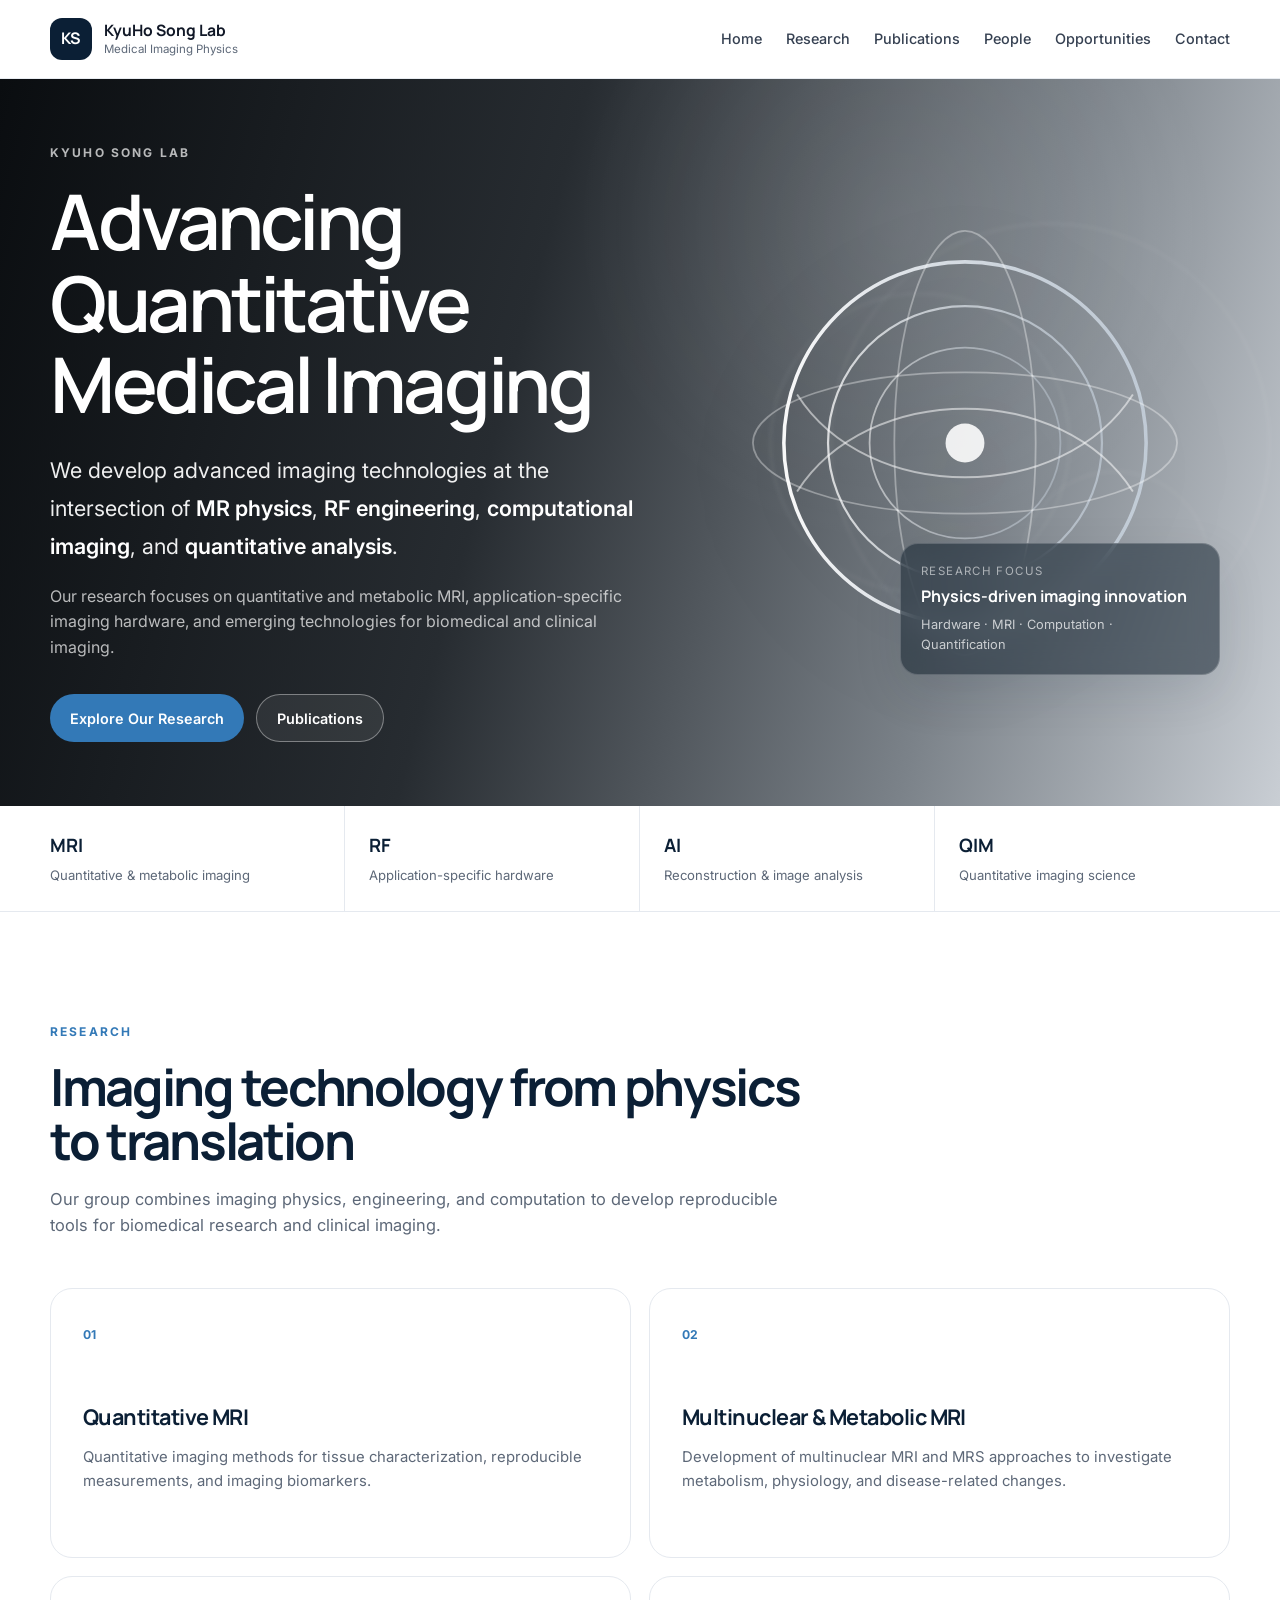
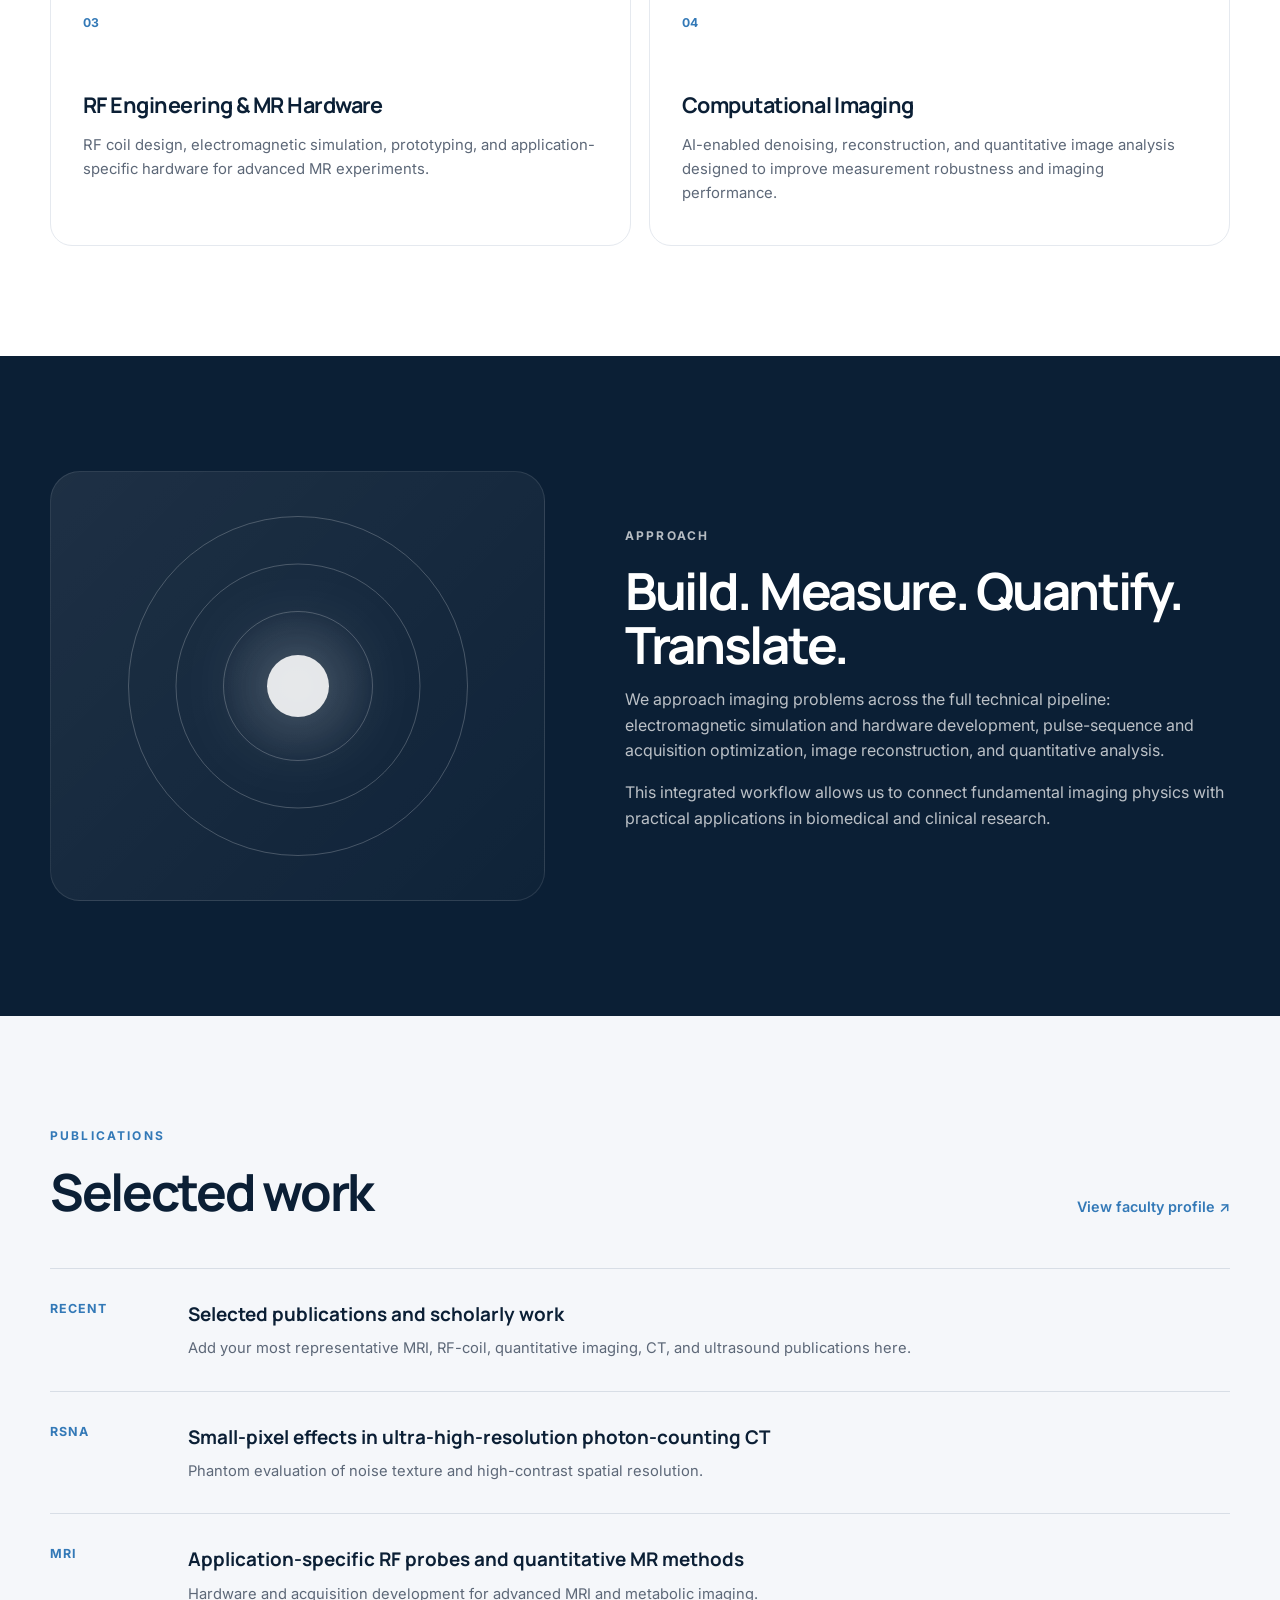
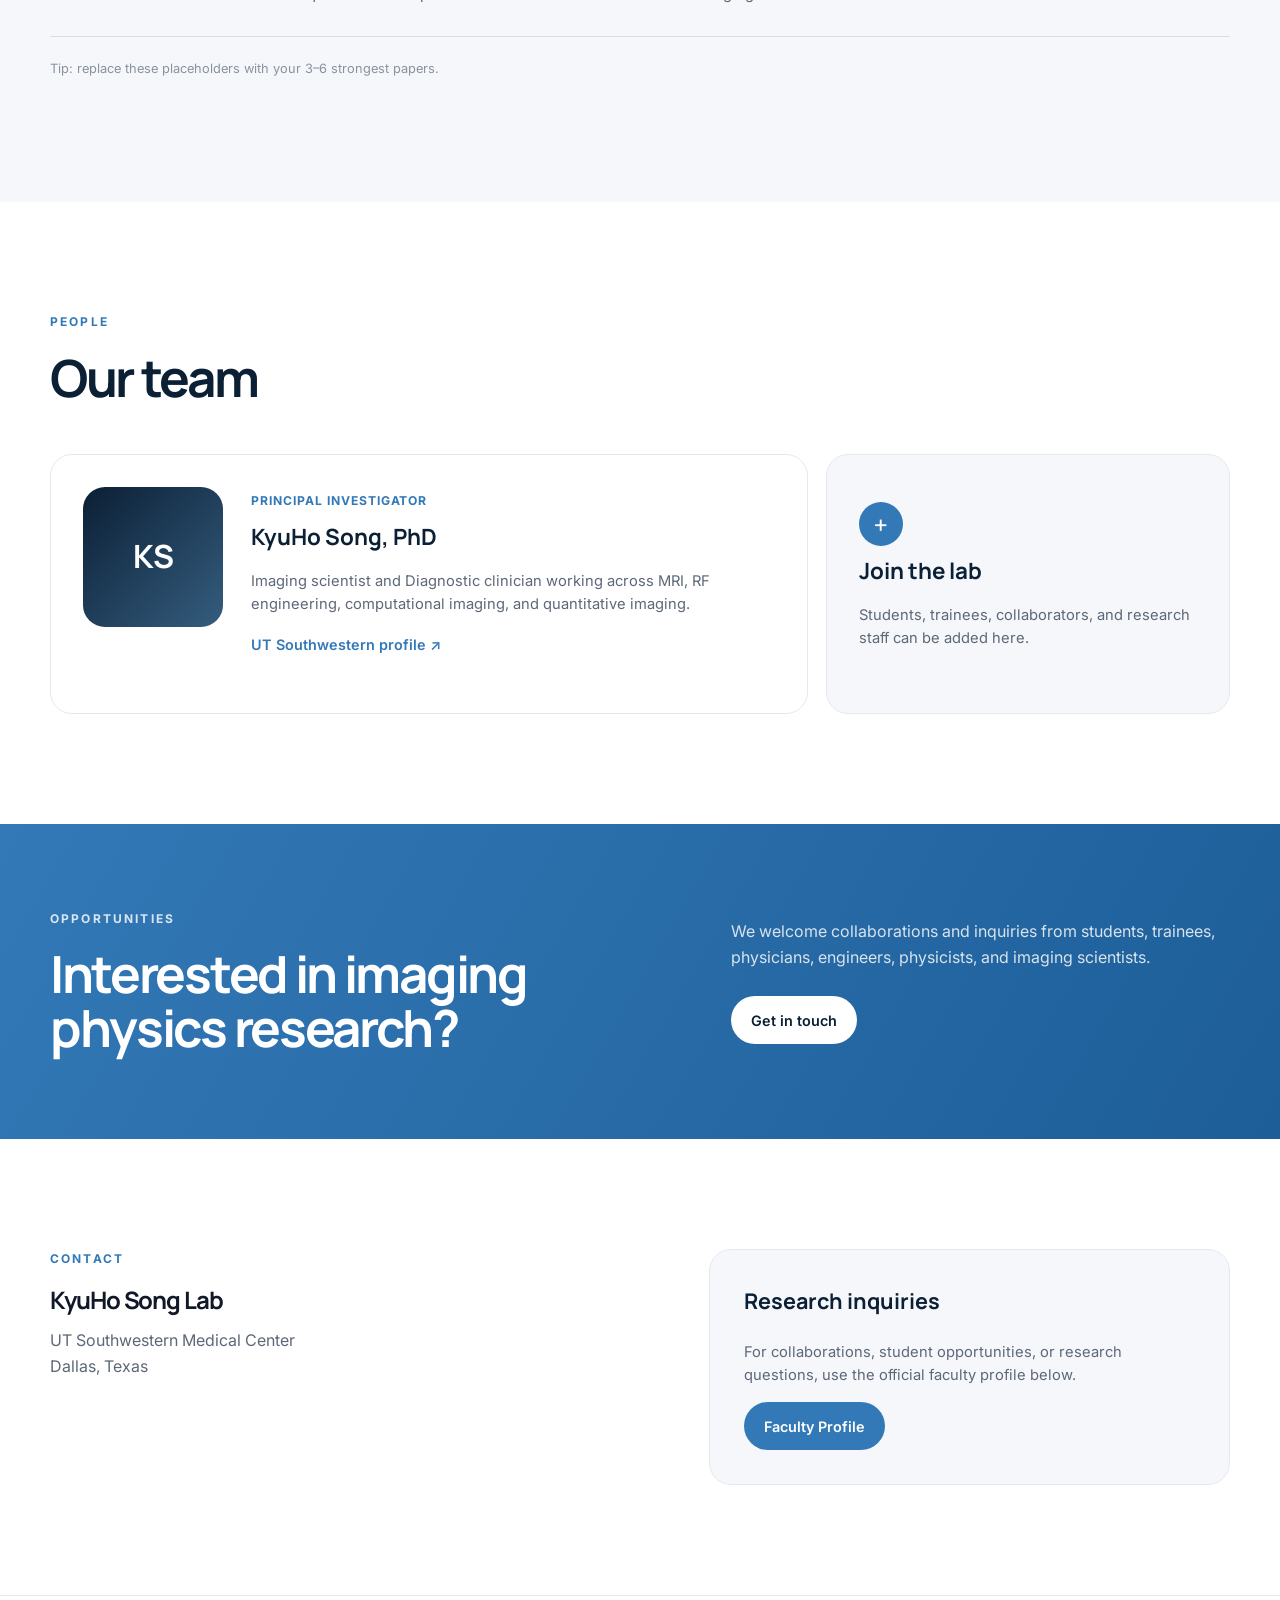
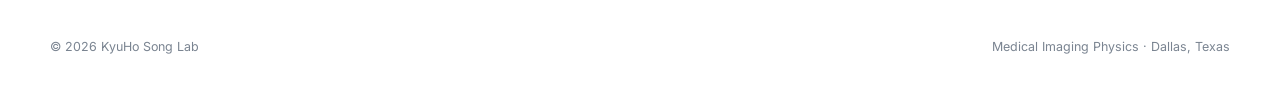
==== index.html @ 3d65a3da "Update index.html" ====
<!DOCTYPE html>
<html lang="en">
<head>
  <meta charset="UTF-8" />
  <meta name="viewport" content="width=device-width, initial-scale=1.0" />
  <meta name="description" content="KyuHo Song Lab — Quantitative medical imaging, MRI, RF engineering, computational imaging, and quantitative image analysis." />
  <title>KyuHo Song Lab</title>

  <link rel="preconnect" href="https://fonts.googleapis.com">
  <link rel="preconnect" href="https://fonts.gstatic.com" crossorigin>
  <link href="https://fonts.googleapis.com/css2?family=Inter:wght@400;500;600;700&family=Manrope:wght@500;600;700&display=swap" rel="stylesheet">
  <link rel="stylesheet" href="styles.css" />
</head>

<body>
  <header class="site-header">
    <div class="container nav-wrap">
      <a class="brand" href="#home" aria-label="KyuHo Song Lab home">
        <span class="brand-mark">KS</span>
        <span class="brand-text">
          <strong>KyuHo Song Lab</strong>
          <span>Medical Imaging Physics</span>
        </span>
      </a>

      <button class="menu-toggle" aria-label="Open navigation" aria-expanded="false">
        <span></span><span></span><span></span>
      </button>

      <nav class="site-nav" aria-label="Main navigation">
        <a href="#home">Home</a>
        <a href="#research">Research</a>
        <a href="#publications">Publications</a>
        <a href="#people">People</a>
        <a href="#opportunities">Opportunities</a>
        <a href="#contact">Contact</a>
      </nav>
    </div>
  </header>

  <main>
    <!-- HERO -->
    <section class="hero" id="home">
      <div class="hero-grid container">
        <div class="hero-copy">
          <p class="eyebrow">KyuHo Song Lab</p>
          <h1>Advancing Quantitative Medical Imaging</h1>
          <p class="hero-lead">
            We develop advanced imaging technologies at the intersection of
            <strong>MR physics</strong>, <strong>RF engineering</strong>,
            <strong>computational imaging</strong>, and
            <strong>quantitative analysis</strong>.
          </p>
          <p class="hero-sub">
            Our research focuses on quantitative and metabolic MRI,
            application-specific imaging hardware, and emerging technologies
            for biomedical and clinical imaging.
          </p>

          <div class="hero-actions">
            <a class="btn btn-primary" href="#research">Explore Our Research</a>
            <a class="btn btn-secondary" href="#publications">Publications</a>
          </div>
        </div>

        <div class="hero-art" aria-hidden="true">
          <div class="field field-a"></div>
          <div class="field field-b"></div>
          <div class="field field-c"></div>

          <svg class="coil-svg" viewBox="0 0 600 600" role="img" aria-label="Abstract RF coil and magnetic field illustration">
            <defs>
              <linearGradient id="coilGradient" x1="0" x2="1">
                <stop offset="0%" stop-color="#ffffff" stop-opacity="0.96"/>
                <stop offset="100%" stop-color="#dbe8f6" stop-opacity="0.60"/>
              </linearGradient>
            </defs>
            <circle cx="300" cy="300" r="205" fill="none" stroke="url(#coilGradient)" stroke-width="4"/>
            <circle cx="300" cy="300" r="155" fill="none" stroke="url(#coilGradient)" stroke-width="2.5" opacity=".78"/>
            <circle cx="300" cy="300" r="108" fill="none" stroke="url(#coilGradient)" stroke-width="2" opacity=".55"/>
            <ellipse cx="300" cy="300" rx="240" ry="80" fill="none" stroke="#ffffff" stroke-width="2" opacity=".35"/>
            <ellipse cx="300" cy="300" rx="80" ry="240" fill="none" stroke="#ffffff" stroke-width="2" opacity=".35"/>
            <path d="M110 355 C190 230, 410 230, 490 355" fill="none" stroke="#ffffff" stroke-width="2.2" opacity=".52"/>
            <path d="M110 245 C190 370, 410 370, 490 245" fill="none" stroke="#ffffff" stroke-width="2.2" opacity=".52"/>
            <circle cx="300" cy="300" r="22" fill="#ffffff" opacity=".88"/>
          </svg>

          <div class="hero-card">
            <span class="hero-card-label">Research focus</span>
            <strong>Physics-driven imaging innovation</strong>
            <span>Hardware · MRI · Computation · Quantification</span>
          </div>
        </div>
      </div>
    </section>

    <!-- INTRO STRIP -->
    <section class="intro-strip">
      <div class="container intro-grid">
        <div>
          <span class="stat">MRI</span>
          <p>Quantitative & metabolic imaging</p>
        </div>
        <div>
          <span class="stat">RF</span>
          <p>Application-specific hardware</p>
        </div>
        <div>
          <span class="stat">AI</span>
          <p>Reconstruction & image analysis</p>
        </div>
        <div>
          <span class="stat">QIM</span>
          <p>Quantitative imaging science</p>
        </div>
      </div>
    </section>

    <!-- RESEARCH -->
    <section class="section" id="research">
      <div class="container">
        <div class="section-heading">
          <p class="eyebrow dark">Research</p>
          <h2>Imaging technology from physics to translation</h2>
          <p>
            Our group combines imaging physics, engineering, and computation
            to develop reproducible tools for biomedical research and clinical imaging.
          </p>
        </div>

        <div class="research-grid">
          <article class="research-card">
            <span class="card-number">01</span>
            <h3>Quantitative MRI</h3>
            <p>
              Quantitative imaging methods for tissue characterization,
              reproducible measurements, and imaging biomarkers.
            </p>
          </article>

          <article class="research-card">
            <span class="card-number">02</span>
            <h3>Multinuclear & Metabolic MRI</h3>
            <p>
              Development of multinuclear MRI and MRS approaches to investigate
              metabolism, physiology, and disease-related changes.
            </p>
          </article>

          <article class="research-card">
            <span class="card-number">03</span>
            <h3>RF Engineering & MR Hardware</h3>
            <p>
              RF coil design, electromagnetic simulation, prototyping, and
              application-specific hardware for advanced MR experiments.
            </p>
          </article>

          <article class="research-card">
            <span class="card-number">04</span>
            <h3>Computational Imaging</h3>
            <p>
              AI-enabled denoising, reconstruction, and quantitative image analysis
              designed to improve measurement robustness and imaging performance.
            </p>
          </article>
        </div>
      </div>
    </section>

    <!-- FEATURE -->
    <section class="feature-section">
      <div class="container feature-grid">
        <div class="feature-visual" aria-hidden="true">
          <div class="scan scan-1"></div>
          <div class="scan scan-2"></div>
          <div class="scan scan-3"></div>
          <div class="scan-center"></div>
        </div>

        <div class="feature-copy">
          <p class="eyebrow">Approach</p>
          <h2>Build. Measure. Quantify. Translate.</h2>
          <p>
            We approach imaging problems across the full technical pipeline:
            electromagnetic simulation and hardware development, pulse-sequence
            and acquisition optimization, image reconstruction, and quantitative analysis.
          </p>
          <p>
            This integrated workflow allows us to connect fundamental imaging physics
            with practical applications in biomedical and clinical research.
          </p>
        </div>
      </div>
    </section>

    <!-- PUBLICATIONS -->
    <section class="section section-muted" id="publications">
      <div class="container">
        <div class="section-heading row-heading">
          <div>
            <p class="eyebrow dark">Publications</p>
            <h2>Selected work</h2>
          </div>
          <a class="text-link" href="https://profiles.utsouthwestern.edu/profile/231959/kyuho-song.html" target="_blank" rel="noopener">
            View faculty profile ↗
          </a>
        </div>

        <div class="publication-list">
          <article class="publication-item">
            <div class="pub-year">Recent</div>
            <div>
              <h3>Selected publications and scholarly work</h3>
              <p>
                Add your most representative MRI, RF-coil, quantitative imaging,
                CT, and ultrasound publications here.
              </p>
            </div>
          </article>

          <article class="publication-item">
            <div class="pub-year">RSNA</div>
            <div>
              <h3>Small-pixel effects in ultra-high-resolution photon-counting CT</h3>
              <p>
                Phantom evaluation of noise texture and high-contrast spatial resolution.
              </p>
            </div>
          </article>

          <article class="publication-item">
            <div class="pub-year">MRI</div>
            <div>
              <h3>Application-specific RF probes and quantitative MR methods</h3>
              <p>
                Hardware and acquisition development for advanced MRI and metabolic imaging.
              </p>
            </div>
          </article>
        </div>

        <p class="edit-note">
          Tip: replace these placeholders with your 3–6 strongest papers.
        </p>
      </div>
    </section>

    <!-- PEOPLE -->
    <section class="section" id="people">
      <div class="container">
        <div class="section-heading">
          <p class="eyebrow dark">People</p>
          <h2>Our team</h2>
        </div>

        <div class="people-grid">
          <article class="person-card person-card-lead">
            <div class="person-avatar">KS</div>
            <div>
              <span class="person-role">Principal Investigator</span>
              <h3>KyuHo Song, PhD</h3>
              <p>
               Imaging scientist and Diagnostic clinician working across MRI,
                RF engineering, computational imaging, and quantitative imaging.
              </p>
              <a class="text-link" href="https://profiles.utsouthwestern.edu/profile/231959/kyuho-song.html" target="_blank" rel="noopener">
                UT Southwestern profile ↗
              </a>
            </div>
          </article>

          <article class="person-card placeholder-card">
            <div class="plus">+</div>
            <h3>Join the lab</h3>
            <p>
              Students, trainees, collaborators, and research staff can be added here.
            </p>
          </article>
        </div>
      </div>
    </section>

    <!-- OPPORTUNITIES -->
    <section class="opportunities" id="opportunities">
      <div class="container opportunities-inner">
        <div>
          <p class="eyebrow">Opportunities</p>
          <h2>Interested in imaging physics research?</h2>
        </div>
        <div>
          <p>
            We welcome collaborations and inquiries from students, trainees,
            physicians, engineers, physicists, and imaging scientists.
          </p>
          <a class="btn btn-light" href="#contact">Get in touch</a>
        </div>
      </div>
    </section>

    <!-- CONTACT -->
    <section class="section" id="contact">
      <div class="container contact-grid">
        <div>
          <p class="eyebrow dark">Contact</p>
          <h2>KyuHo Song Lab</h2>
          <p class="contact-copy">
            UT Southwestern Medical Center<br />
            Dallas, Texas
          </p>
        </div>

        <div class="contact-card">
          <h3>Research inquiries</h3>
          <p>
            For collaborations, student opportunities, or research questions,
            use the official faculty profile below.
          </p>
          <a class="btn btn-primary" href="https://profiles.utsouthwestern.edu/profile/231959/kyuho-song.html" target="_blank" rel="noopener">
            Faculty Profile
          </a>
        </div>
      </div>
    </section>
  </main>

  <footer class="site-footer">
    <div class="container footer-wrap">
      <p>© <span id="year"></span> KyuHo Song Lab</p>
      <p>Medical Imaging Physics · Dallas, Texas</p>
    </div>
  </footer>

  <script src="script.js"></script>
</body>
</html>
---- styles.css ----
:root {
  --bg: #ffffff;
  --ink: #111827;
  --muted: #5d6878;
  --line: #e5e9ef;
  --soft: #f5f7fa;
  --navy: #0b1f35;
  --navy-2: #123352;
  --blue: #3379b7;
  --hero-gray: #c9ced4;
  --radius: 22px;
  --shadow: 0 18px 50px rgba(10, 30, 50, 0.10);
  --max: 1180px;
}

* {
  box-sizing: border-box;
}

html {
  scroll-behavior: smooth;
}

body {
  margin: 0;
  background: var(--bg);
  color: var(--ink);
  font-family: "Inter", Arial, sans-serif;
  line-height: 1.6;
  -webkit-font-smoothing: antialiased;
}

a {
  color: inherit;
  text-decoration: none;
}

img,
svg {
  display: block;
  max-width: 100%;
}

.container {
  width: min(calc(100% - 40px), var(--max));
  margin: 0 auto;
}

/* Header */
.site-header {
  position: sticky;
  top: 0;
  z-index: 100;
  background: rgba(255, 255, 255, 0.92);
  backdrop-filter: blur(16px);
  border-bottom: 1px solid rgba(229, 233, 239, 0.86);
}

.nav-wrap {
  min-height: 78px;
  display: flex;
  align-items: center;
  justify-content: space-between;
  gap: 32px;
}

.brand {
  display: flex;
  align-items: center;
  gap: 12px;
}

.brand-mark {
  width: 42px;
  height: 42px;
  display: grid;
  place-items: center;
  border-radius: 12px;
  color: white;
  background: var(--navy);
  font-family: "Manrope", sans-serif;
  font-weight: 700;
  letter-spacing: -0.04em;
}

.brand-text {
  display: grid;
  line-height: 1.15;
}

.brand-text strong {
  font-family: "Manrope", sans-serif;
  font-size: 0.98rem;
}

.brand-text span {
  margin-top: 4px;
  color: var(--muted);
  font-size: 0.72rem;
}

.site-nav {
  display: flex;
  align-items: center;
  gap: 24px;
  font-size: 0.9rem;
  font-weight: 500;
}

.site-nav a {
  color: #364152;
  transition: color 0.2s ease;
}

.site-nav a:hover {
  color: var(--blue);
}

.menu-toggle {
  display: none;
  padding: 6px;
  background: transparent;
  border: 0;
  cursor: pointer;
}

.menu-toggle span {
  display: block;
  width: 24px;
  height: 2px;
  margin: 5px 0;
  background: var(--ink);
}

/* Hero */
.hero {
  overflow: hidden;
  color: white;
  background:
    radial-gradient(circle at 70% 20%, rgba(255,255,255,.08), transparent 30%),
    linear-gradient(105deg, #0a0d10 0%, #272c31 40%, #7b8289 74%, #c9ced4 100%);
}

.hero-grid {
  min-height: 650px;
  display: grid;
  grid-template-columns: 1.06fr 0.94fr;
  align-items: center;
  gap: 52px;
  padding-top: 64px;
  padding-bottom: 64px;
}

.hero-copy {
  position: relative;
  z-index: 2;
  max-width: 720px;
}

.eyebrow {
  margin: 0 0 18px;
  color: rgba(255,255,255,.70);
  font-size: 0.75rem;
  font-weight: 700;
  letter-spacing: .18em;
  text-transform: uppercase;
}

.eyebrow.dark {
  color: var(--blue);
}

.hero h1,
.section h2,
.feature-section h2,
.opportunities h2 {
  margin: 0;
  font-family: "Manrope", sans-serif;
  letter-spacing: -0.045em;
  line-height: 1.06;
}

.hero h1 {
  max-width: 720px;
  font-size: clamp(3.15rem, 6vw, 5.4rem);
  font-weight: 600;
}

.hero-lead {
  max-width: 720px;
  margin: 28px 0 0;
  color: rgba(255,255,255,.93);
  font-size: clamp(1.05rem, 1.8vw, 1.35rem);
  line-height: 1.75;
}

.hero-lead strong {
  color: white;
  font-weight: 600;
}

.hero-sub {
  max-width: 660px;
  margin: 18px 0 0;
  color: rgba(255,255,255,.70);
  font-size: 1rem;
}

.hero-actions {
  display: flex;
  flex-wrap: wrap;
  gap: 12px;
  margin-top: 34px;
}

.btn {
  min-height: 48px;
  display: inline-flex;
  align-items: center;
  justify-content: center;
  padding: 0 20px;
  border-radius: 999px;
  font-size: 0.9rem;
  font-weight: 600;
  transition: transform .2s ease, background .2s ease, border-color .2s ease;
}

.btn:hover {
  transform: translateY(-2px);
}

.btn-primary {
  color: white;
  background: var(--blue);
}

.btn-primary:hover {
  background: #286aa6;
}

.btn-secondary {
  color: white;
  border: 1px solid rgba(255,255,255,.38);
  background: rgba(255,255,255,.07);
}

.btn-secondary:hover {
  background: rgba(255,255,255,.13);
}

.btn-light {
  color: var(--navy);
  background: white;
}

.hero-art {
  position: relative;
  min-height: 520px;
}

.coil-svg {
  position: absolute;
  inset: 50% auto auto 50%;
  width: min(540px, 105%);
  transform: translate(-50%, -50%);
  filter: drop-shadow(0 26px 45px rgba(0,0,0,.25));
}

.field {
  position: absolute;
  border-radius: 50%;
  filter: blur(2px);
  border: 1px solid rgba(255,255,255,.18);
}

.field-a {
  width: 440px;
  height: 440px;
  top: 40px;
  right: -40px;
}

.field-b {
  width: 300px;
  height: 300px;
  top: 110px;
  left: 70px;
}

.field-c {
  width: 190px;
  height: 190px;
  bottom: 42px;
  right: 20px;
}

.hero-card {
  position: absolute;
  right: 10px;
  bottom: 28px;
  width: min(320px, 86%);
  padding: 18px 20px;
  border: 1px solid rgba(255,255,255,.18);
  border-radius: 18px;
  background: rgba(12, 27, 42, .52);
  backdrop-filter: blur(14px);
  box-shadow: var(--shadow);
}

.hero-card span,
.hero-card strong {
  display: block;
}

.hero-card-label {
  margin-bottom: 4px;
  color: rgba(255,255,255,.56);
  font-size: .72rem;
  text-transform: uppercase;
  letter-spacing: .12em;
}

.hero-card strong {
  font-family: "Manrope", sans-serif;
  font-size: 1rem;
}

.hero-card span:last-child {
  margin-top: 5px;
  color: rgba(255,255,255,.72);
  font-size: .8rem;
}

/* Intro */
.intro-strip {
  border-bottom: 1px solid var(--line);
  background: white;
}

.intro-grid {
  display: grid;
  grid-template-columns: repeat(4, 1fr);
}

.intro-grid > div {
  padding: 25px 24px;
  border-right: 1px solid var(--line);
}

.intro-grid > div:first-child {
  padding-left: 0;
}

.intro-grid > div:last-child {
  border-right: 0;
}

.stat {
  font-family: "Manrope", sans-serif;
  font-size: 1.15rem;
  font-weight: 700;
  color: var(--navy);
}

.intro-grid p {
  margin: 4px 0 0;
  color: var(--muted);
  font-size: .82rem;
}

/* Generic sections */
.section {
  padding: 110px 0;
}

.section-muted {
  background: var(--soft);
}

.section-heading {
  max-width: 760px;
  margin-bottom: 50px;
}

.section-heading h2,
.feature-section h2,
.opportunities h2 {
  font-size: clamp(2.2rem, 4vw, 3.4rem);
  color: var(--navy);
}

.section-heading > p:last-child {
  margin: 18px 0 0;
  color: var(--muted);
  font-size: 1.03rem;
}

.row-heading {
  max-width: none;
  display: flex;
  align-items: end;
  justify-content: space-between;
  gap: 30px;
}

.text-link {
  color: var(--blue);
  font-size: .9rem;
  font-weight: 600;
}

/* Research */
.research-grid {
  display: grid;
  grid-template-columns: repeat(2, 1fr);
  gap: 18px;
}

.research-card {
  min-height: 270px;
  padding: 32px;
  border: 1px solid var(--line);
  border-radius: var(--radius);
  background: white;
  transition: transform .2s ease, box-shadow .2s ease, border-color .2s ease;
}

.research-card:hover {
  transform: translateY(-4px);
  border-color: #cbd5df;
  box-shadow: var(--shadow);
}

.card-number {
  display: inline-block;
  margin-bottom: 55px;
  color: var(--blue);
  font-size: .76rem;
  font-weight: 700;
}

.research-card h3 {
  margin: 0;
  font-family: "Manrope", sans-serif;
  color: var(--navy);
  font-size: 1.35rem;
  letter-spacing: -.025em;
}

.research-card p {
  margin: 12px 0 0;
  color: var(--muted);
  font-size: .93rem;
}

/* Feature */
.feature-section {
  padding: 115px 0;
  color: white;
  background: var(--navy);
}

.feature-grid {
  display: grid;
  grid-template-columns: .9fr 1.1fr;
  align-items: center;
  gap: 80px;
}

.feature-copy h2 {
  color: white;
}

.feature-copy > p:not(.eyebrow) {
  color: rgba(255,255,255,.72);
  font-size: 1rem;
}

.feature-visual {
  position: relative;
  min-height: 430px;
  border-radius: 30px;
  background:
    radial-gradient(circle at center, rgba(255,255,255,.12), transparent 24%),
    linear-gradient(135deg, rgba(255,255,255,.08), rgba(255,255,255,.02));
  overflow: hidden;
  border: 1px solid rgba(255,255,255,.10);
}

.scan,
.scan-center {
  position: absolute;
  left: 50%;
  top: 50%;
  border-radius: 50%;
  transform: translate(-50%, -50%);
  border: 1px solid rgba(255,255,255,.22);
}

.scan-1 { width: 340px; height: 340px; }
.scan-2 { width: 245px; height: 245px; }
.scan-3 { width: 150px; height: 150px; }

.scan-center {
  width: 62px;
  height: 62px;
  border: 0;
  background: rgba(255,255,255,.88);
  box-shadow: 0 0 90px rgba(255,255,255,.42);
}

/* Publications */
.publication-list {
  border-top: 1px solid #d8dee6;
}

.publication-item {
  display: grid;
  grid-template-columns: 110px 1fr;
  gap: 28px;
  padding: 30px 0;
  border-bottom: 1px solid #d8dee6;
}

.pub-year {
  color: var(--blue);
  font-size: .78rem;
  font-weight: 700;
  text-transform: uppercase;
  letter-spacing: .08em;
}

.publication-item h3 {
  margin: 0;
  font-family: "Manrope", sans-serif;
  color: var(--navy);
  font-size: 1.18rem;
}

.publication-item p {
  margin: 8px 0 0;
  color: var(--muted);
  font-size: .92rem;
}

.edit-note {
  margin-top: 22px;
  color: #8993a0;
  font-size: .8rem;
}

/* People */
.people-grid {
  display: grid;
  grid-template-columns: 1.5fr .8fr;
  gap: 18px;
}

.person-card {
  border: 1px solid var(--line);
  border-radius: var(--radius);
  background: white;
}

.person-card-lead {
  display: grid;
  grid-template-columns: 140px 1fr;
  gap: 28px;
  padding: 32px;
}

.person-avatar {
  width: 140px;
  height: 140px;
  display: grid;
  place-items: center;
  border-radius: 22px;
  color: white;
  background: linear-gradient(135deg, var(--navy), #355d7e);
  font-family: "Manrope", sans-serif;
  font-size: 2rem;
  font-weight: 700;
}

.person-role {
  color: var(--blue);
  font-size: .76rem;
  font-weight: 700;
  text-transform: uppercase;
  letter-spacing: .08em;
}

.person-card h3 {
  margin: 7px 0 0;
  font-family: "Manrope", sans-serif;
  color: var(--navy);
  font-size: 1.4rem;
}

.person-card p {
  color: var(--muted);
  font-size: .92rem;
}

.placeholder-card {
  min-height: 260px;
  display: flex;
  flex-direction: column;
  justify-content: center;
  padding: 32px;
  background: var(--soft);
}

.plus {
  width: 44px;
  height: 44px;
  display: grid;
  place-items: center;
  border-radius: 50%;
  color: white;
  background: var(--blue);
  font-size: 1.5rem;
}

/* Opportunities */
.opportunities {
  padding: 85px 0;
  color: white;
  background: linear-gradient(120deg, var(--blue), #1d5e98);
}

.opportunities-inner {
  display: grid;
  grid-template-columns: 1.1fr .9fr;
  align-items: center;
  gap: 70px;
}

.opportunities h2 {
  color: white;
  font-size: clamp(2.2rem, 4vw, 3.2rem);
}

.opportunities p {
  margin-top: 0;
  color: rgba(255,255,255,.82);
}

.opportunities .btn {
  margin-top: 10px;
}

/* Contact */
.contact-grid {
  display: grid;
  grid-template-columns: 1fr .9fr;
  gap: 80px;
  align-items: start;
}

.contact-copy {
  color: var(--muted);
}

.contact-card {
  padding: 34px;
  border: 1px solid var(--line);
  border-radius: var(--radius);
  background: var(--soft);
}

.contact-card h3 {
  margin-top: 0;
  font-family: "Manrope", sans-serif;
  color: var(--navy);
  font-size: 1.35rem;
}

.contact-card p {
  color: var(--muted);
  font-size: .92rem;
}

/* Footer */
.site-footer {
  padding: 28px 0;
  border-top: 1px solid var(--line);
  background: white;
}

.footer-wrap {
  display: flex;
  justify-content: space-between;
  gap: 20px;
  color: #7a8491;
  font-size: .78rem;
}

/* Responsive */
@media (max-width: 940px) {
  .menu-toggle {
    display: block;
  }

  .site-nav {
    position: absolute;
    top: 78px;
    left: 0;
    right: 0;
    display: none;
    flex-direction: column;
    align-items: stretch;
    gap: 0;
    padding: 14px 20px 20px;
    background: white;
    border-bottom: 1px solid var(--line);
  }

  .site-nav.open {
    display: flex;
  }

  .site-nav a {
    padding: 12px 0;
  }

  .hero-grid,
  .feature-grid,
  .opportunities-inner,
  .contact-grid {
    grid-template-columns: 1fr;
  }

  .hero-grid {
    min-height: auto;
    gap: 10px;
    padding-top: 85px;
  }

  .hero-art {
    min-height: 430px;
  }

  .feature-grid {
    gap: 44px;
  }

  .people-grid {
    grid-template-columns: 1fr;
  }
}

@media (max-width: 720px) {
  .container {
    width: min(calc(100% - 28px), var(--max));
  }

  .brand-text span {
    display: none;
  }

  .hero h1 {
    font-size: clamp(2.7rem, 13vw, 4.1rem);
  }

  .hero-lead {
    font-size: 1rem;
  }

  .hero-art {
    min-height: 360px;
  }

  .hero-card {
    right: 0;
  }

  .intro-grid {
    grid-template-columns: repeat(2, 1fr);
  }

  .intro-grid > div {
    border-bottom: 1px solid var(--line);
  }

  .intro-grid > div:nth-child(2) {
    border-right: 0;
  }

  .intro-grid > div:first-child {
    padding-left: 24px;
  }

  .research-grid {
    grid-template-columns: 1fr;
  }

  .section {
    padding: 82px 0;
  }

  .row-heading {
    align-items: start;
    flex-direction: column;
  }

  .publication-item {
    grid-template-columns: 1fr;
    gap: 8px;
  }

  .person-card-lead {
    grid-template-columns: 1fr;
  }

  .person-avatar {
    width: 110px;
    height: 110px;
  }

  .footer-wrap {
    flex-direction: column;
    gap: 5px;
  }
}
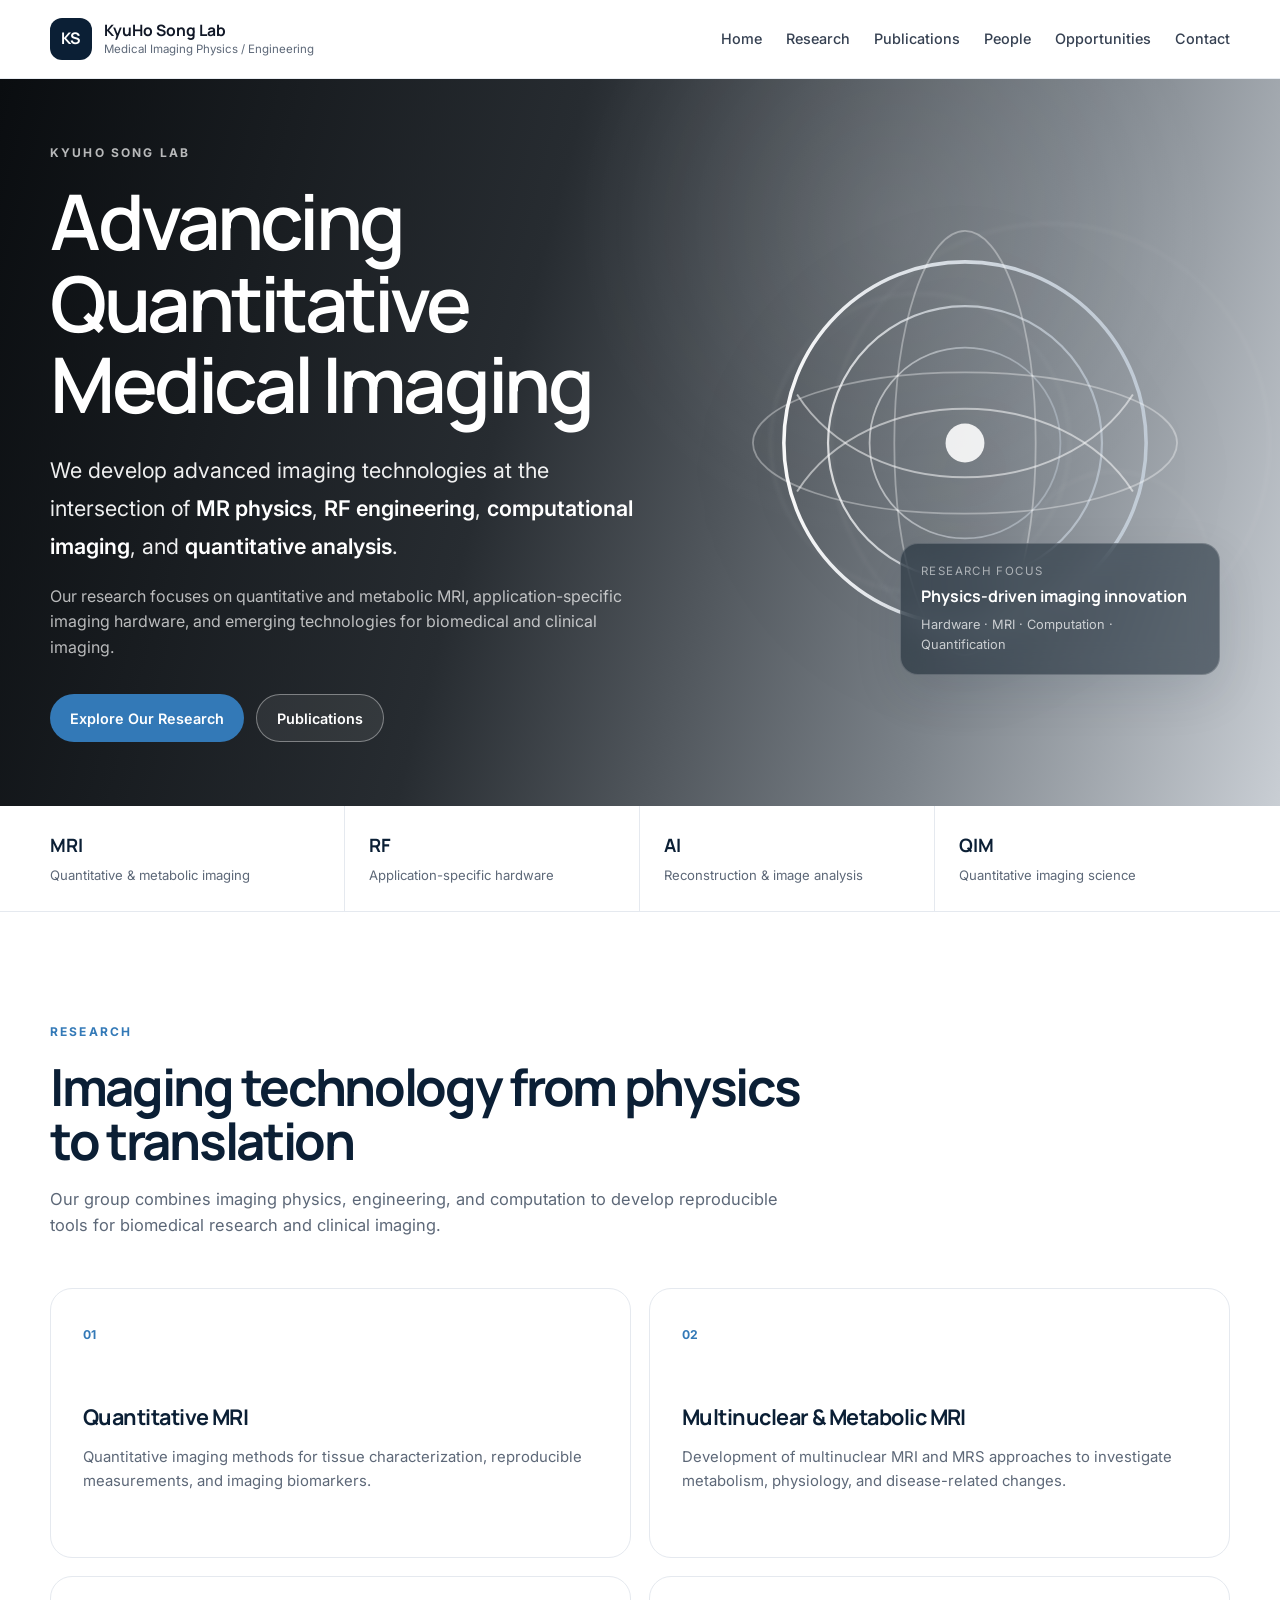
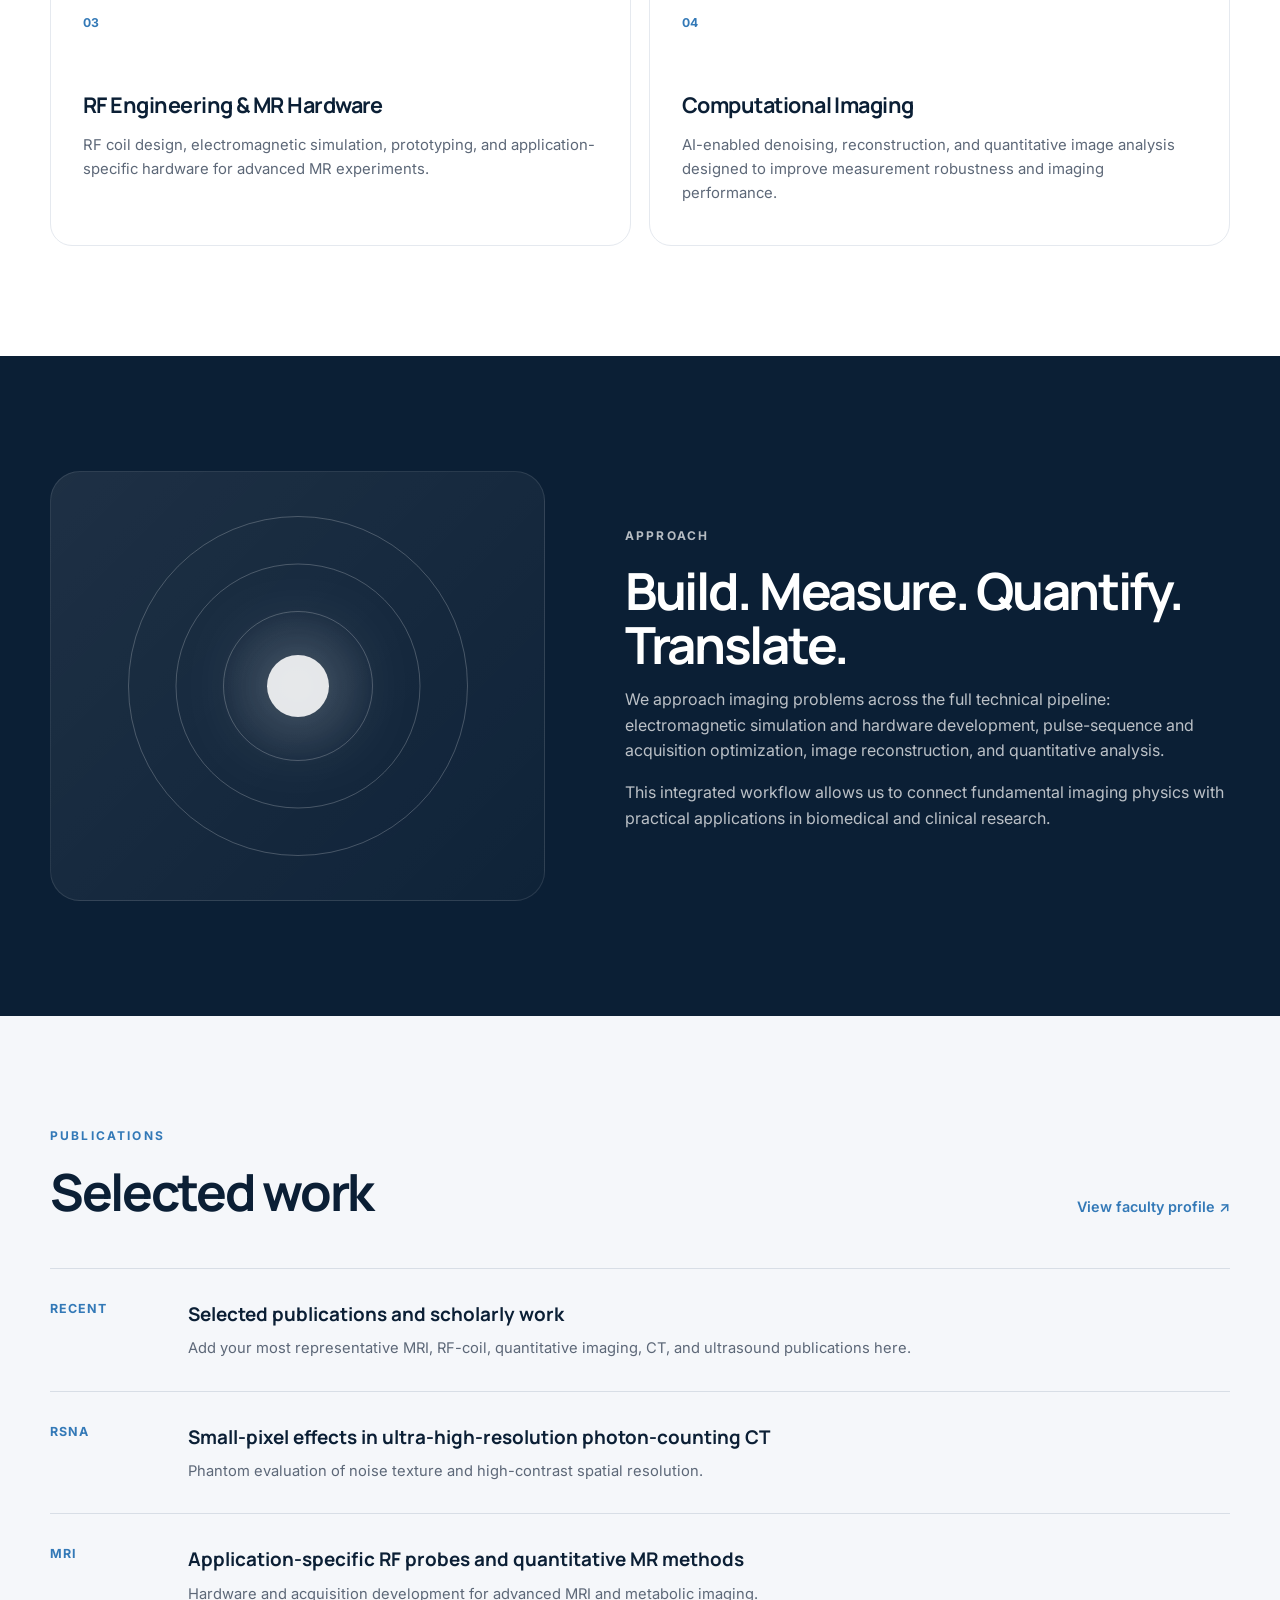
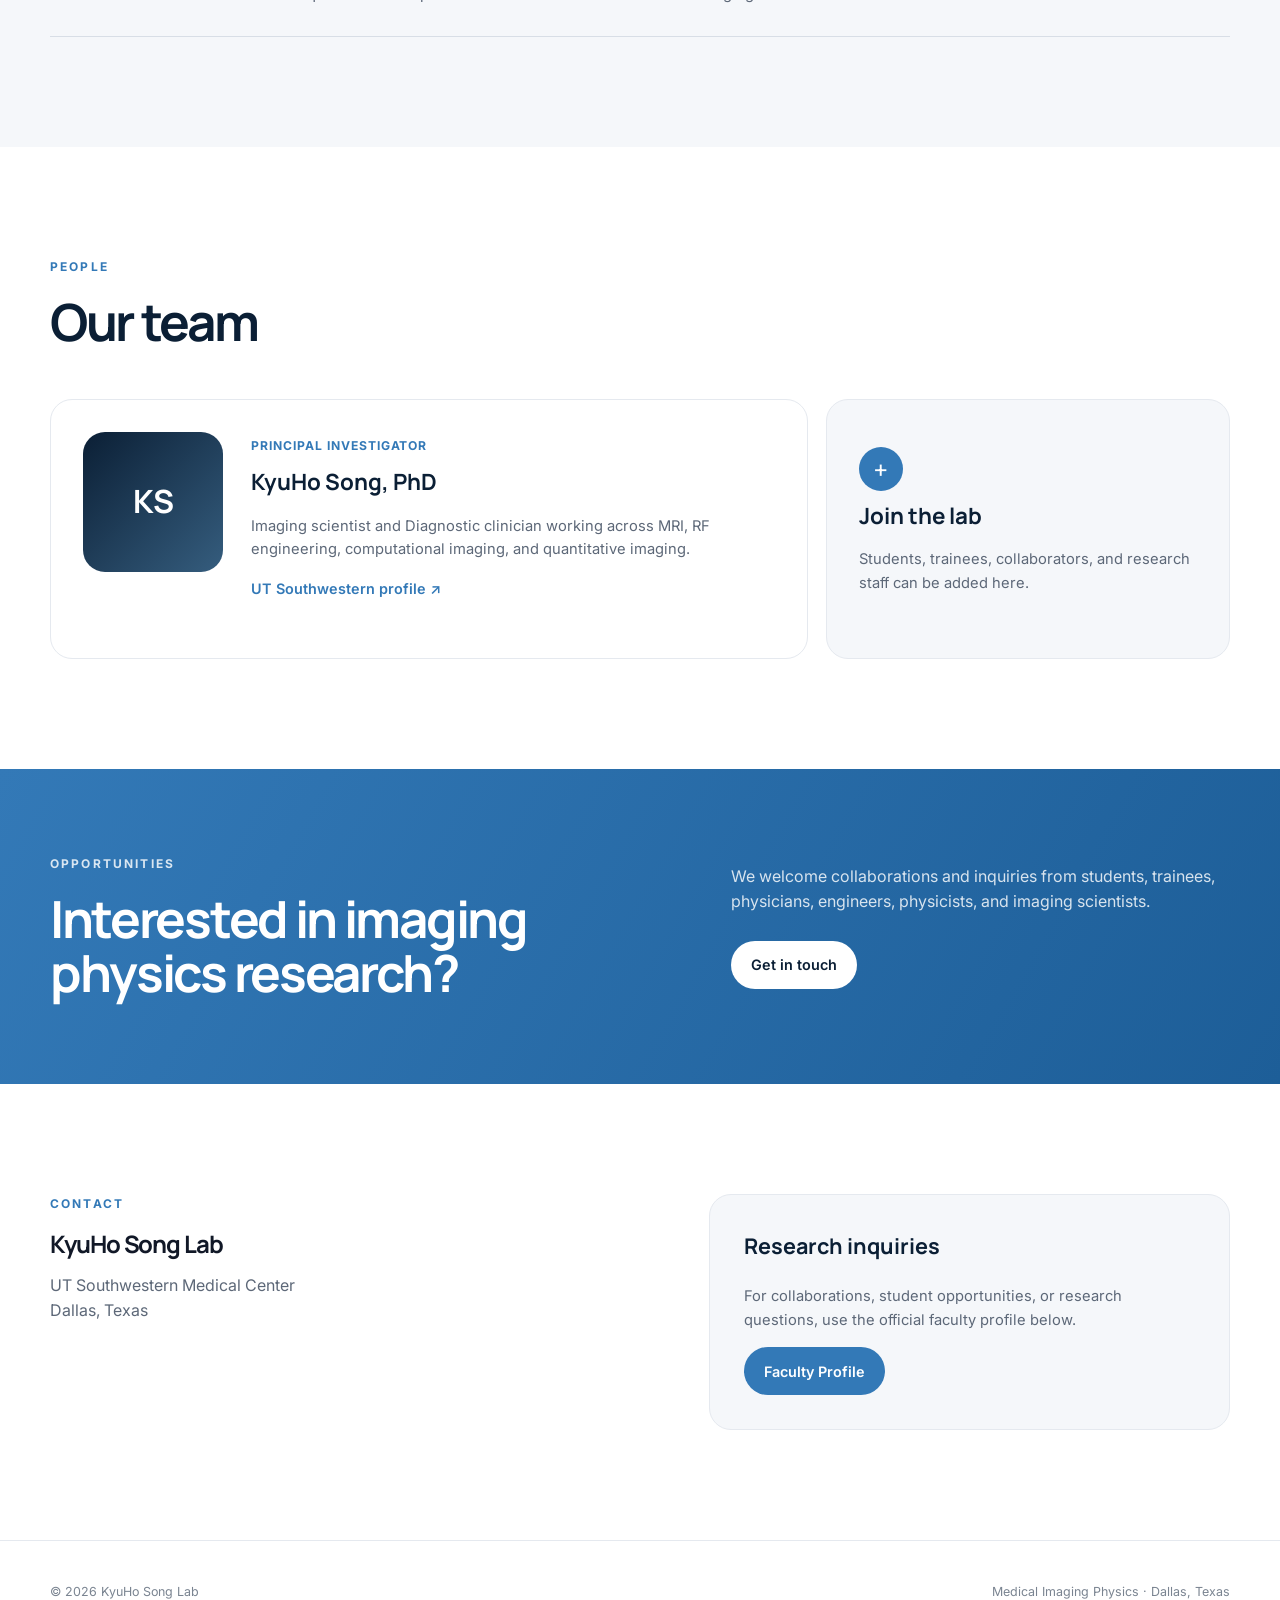
==== commit b7fd204c: "Update index.html" ====
--- a/index.html
+++ b/index.html
@@ -19,7 +19,7 @@
         <span class="brand-mark">KS</span>
         <span class="brand-text">
           <strong>KyuHo Song Lab</strong>
-          <span>Medical Imaging Physics</span>
+          <span>Medical Imaging Physics / Engineering</span>
         </span>
       </a>
 
@@ -239,10 +239,6 @@
             </div>
           </article>
         </div>
-
-        <p class="edit-note">
-          Tip: replace these placeholders with your 3–6 strongest papers.
-        </p>
       </div>
     </section>
 
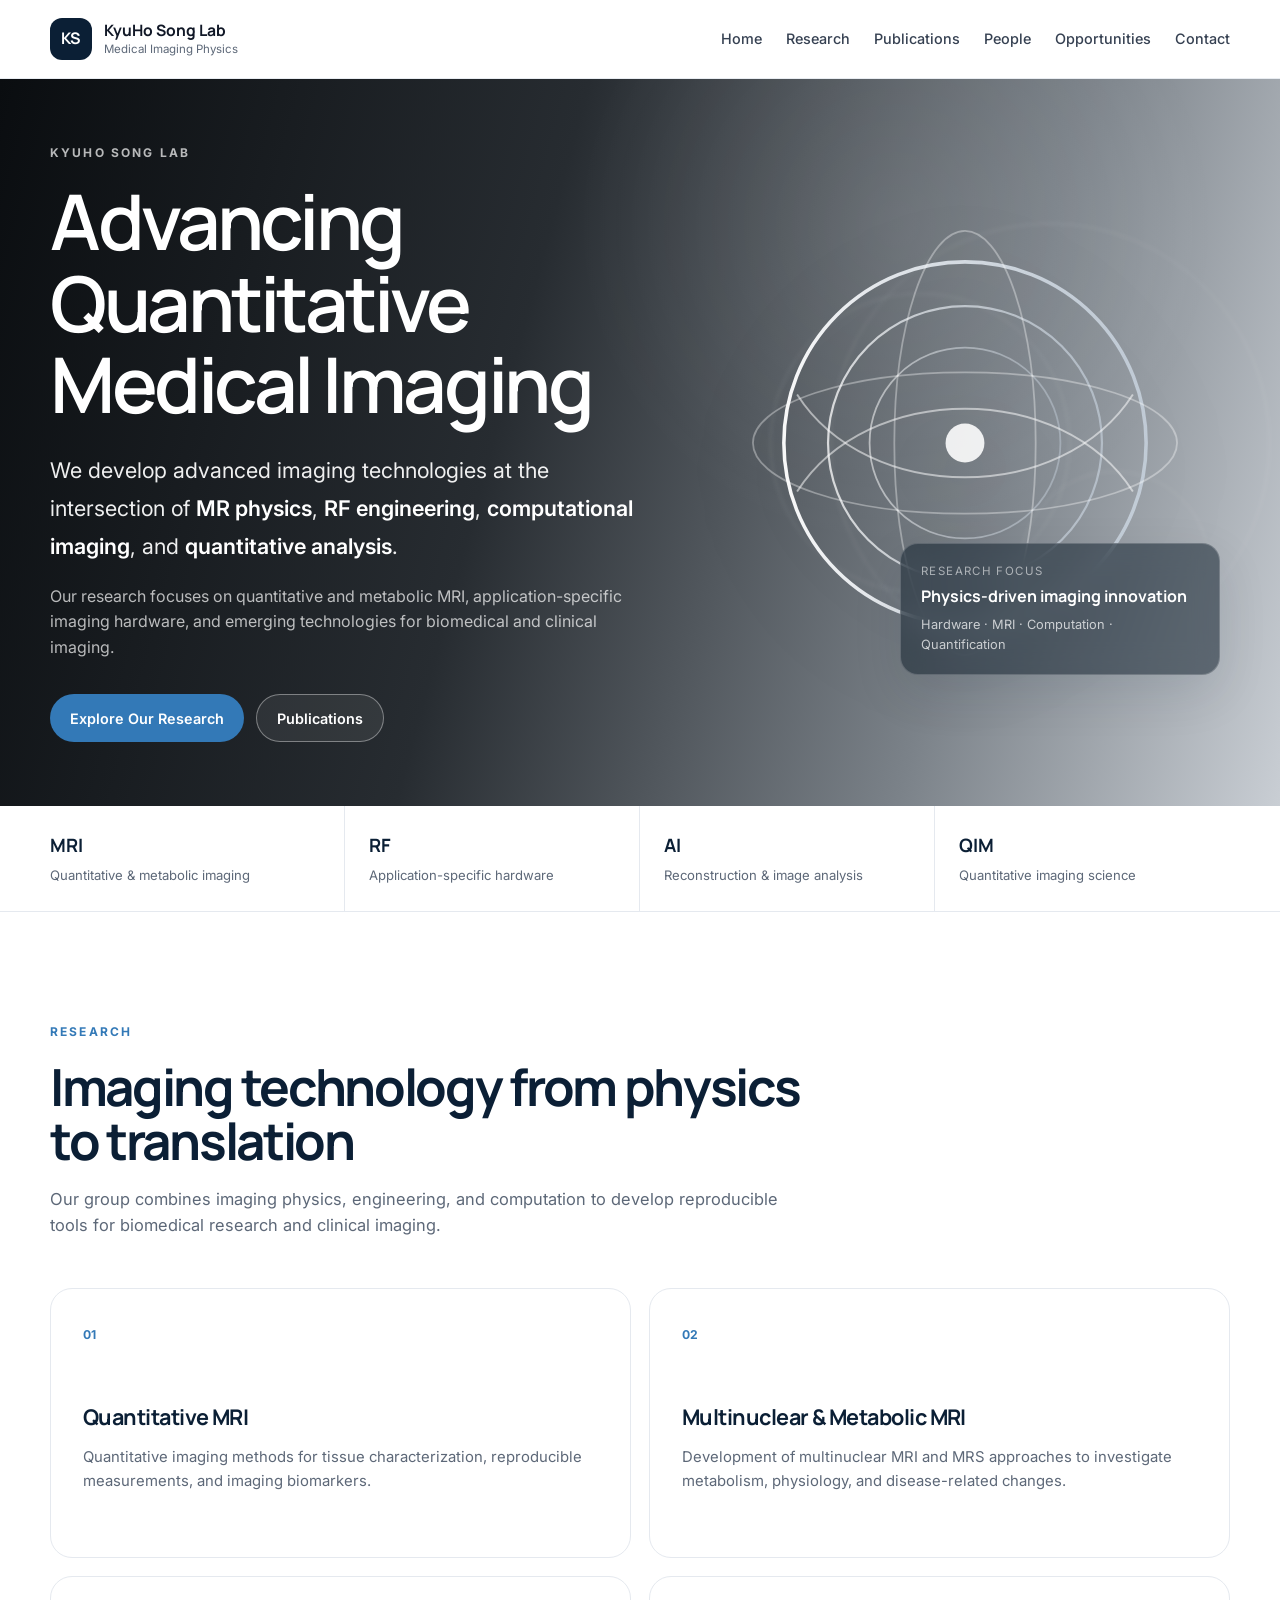
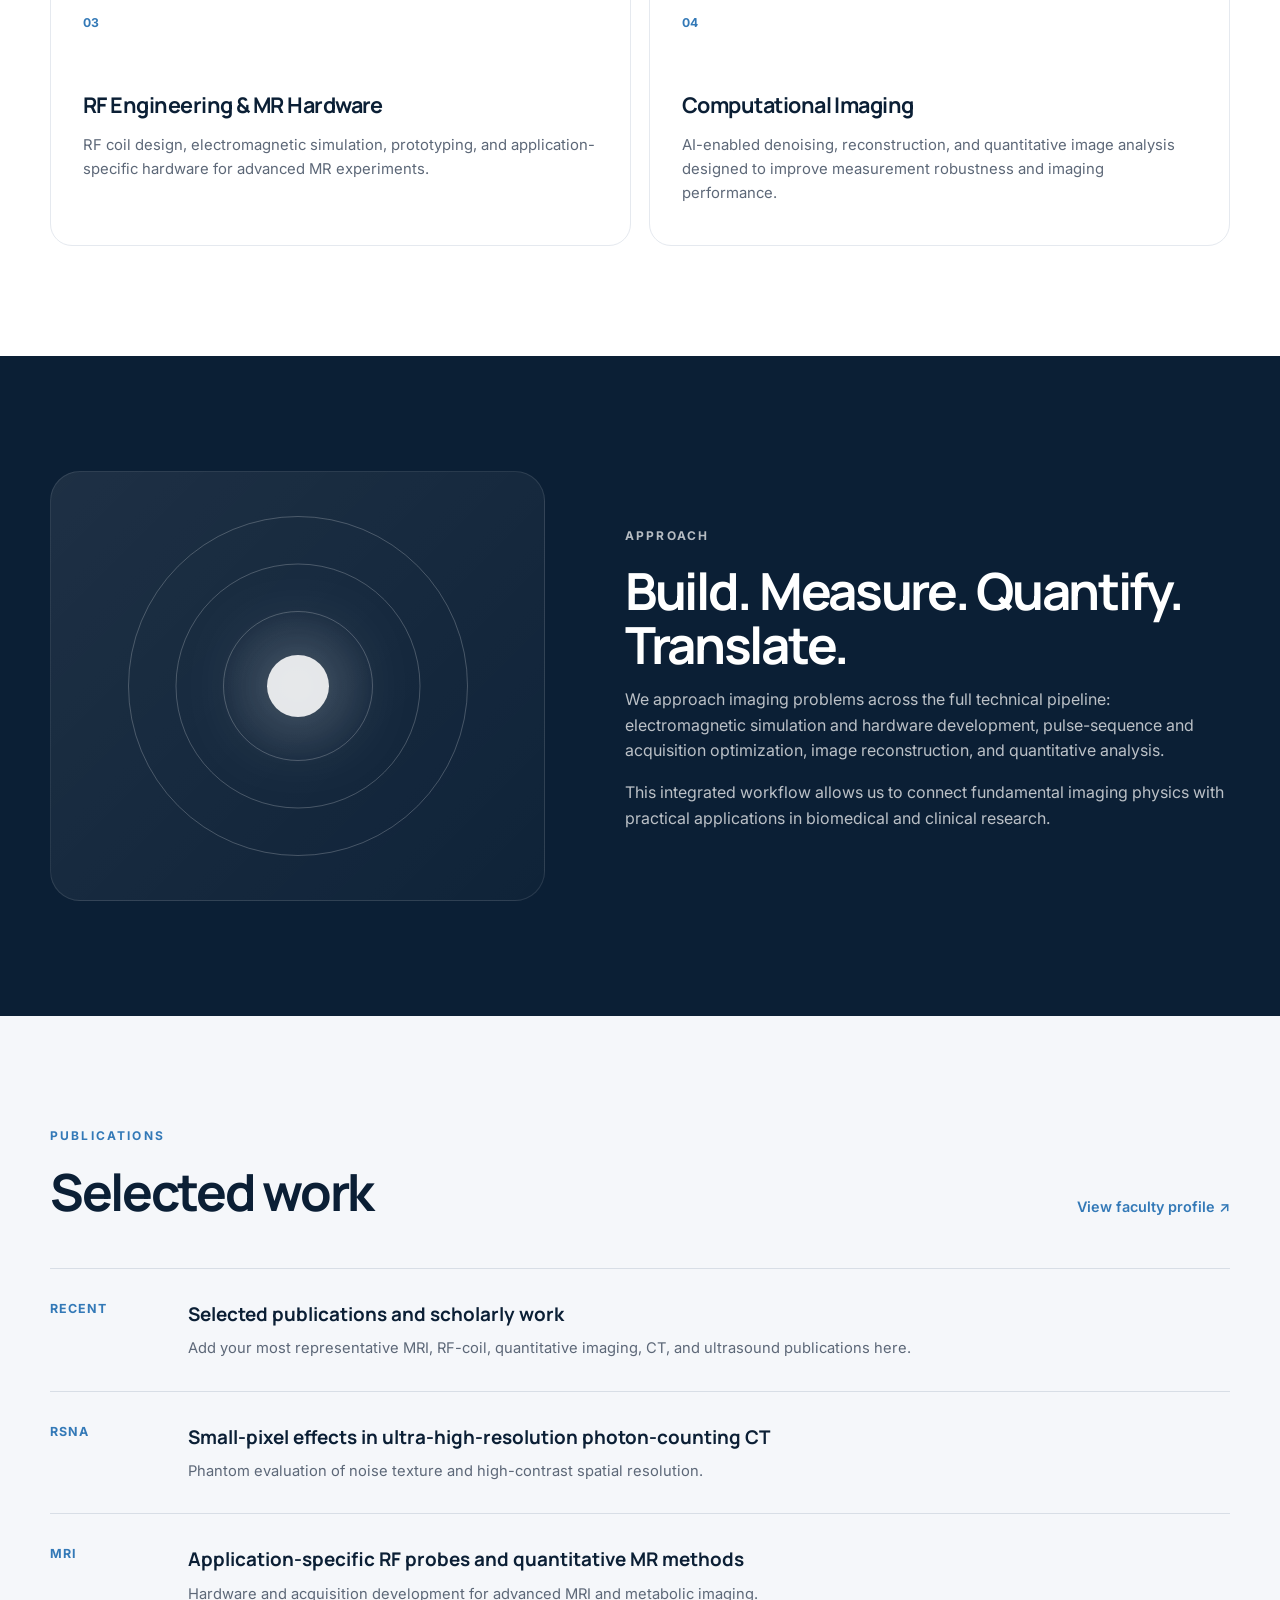
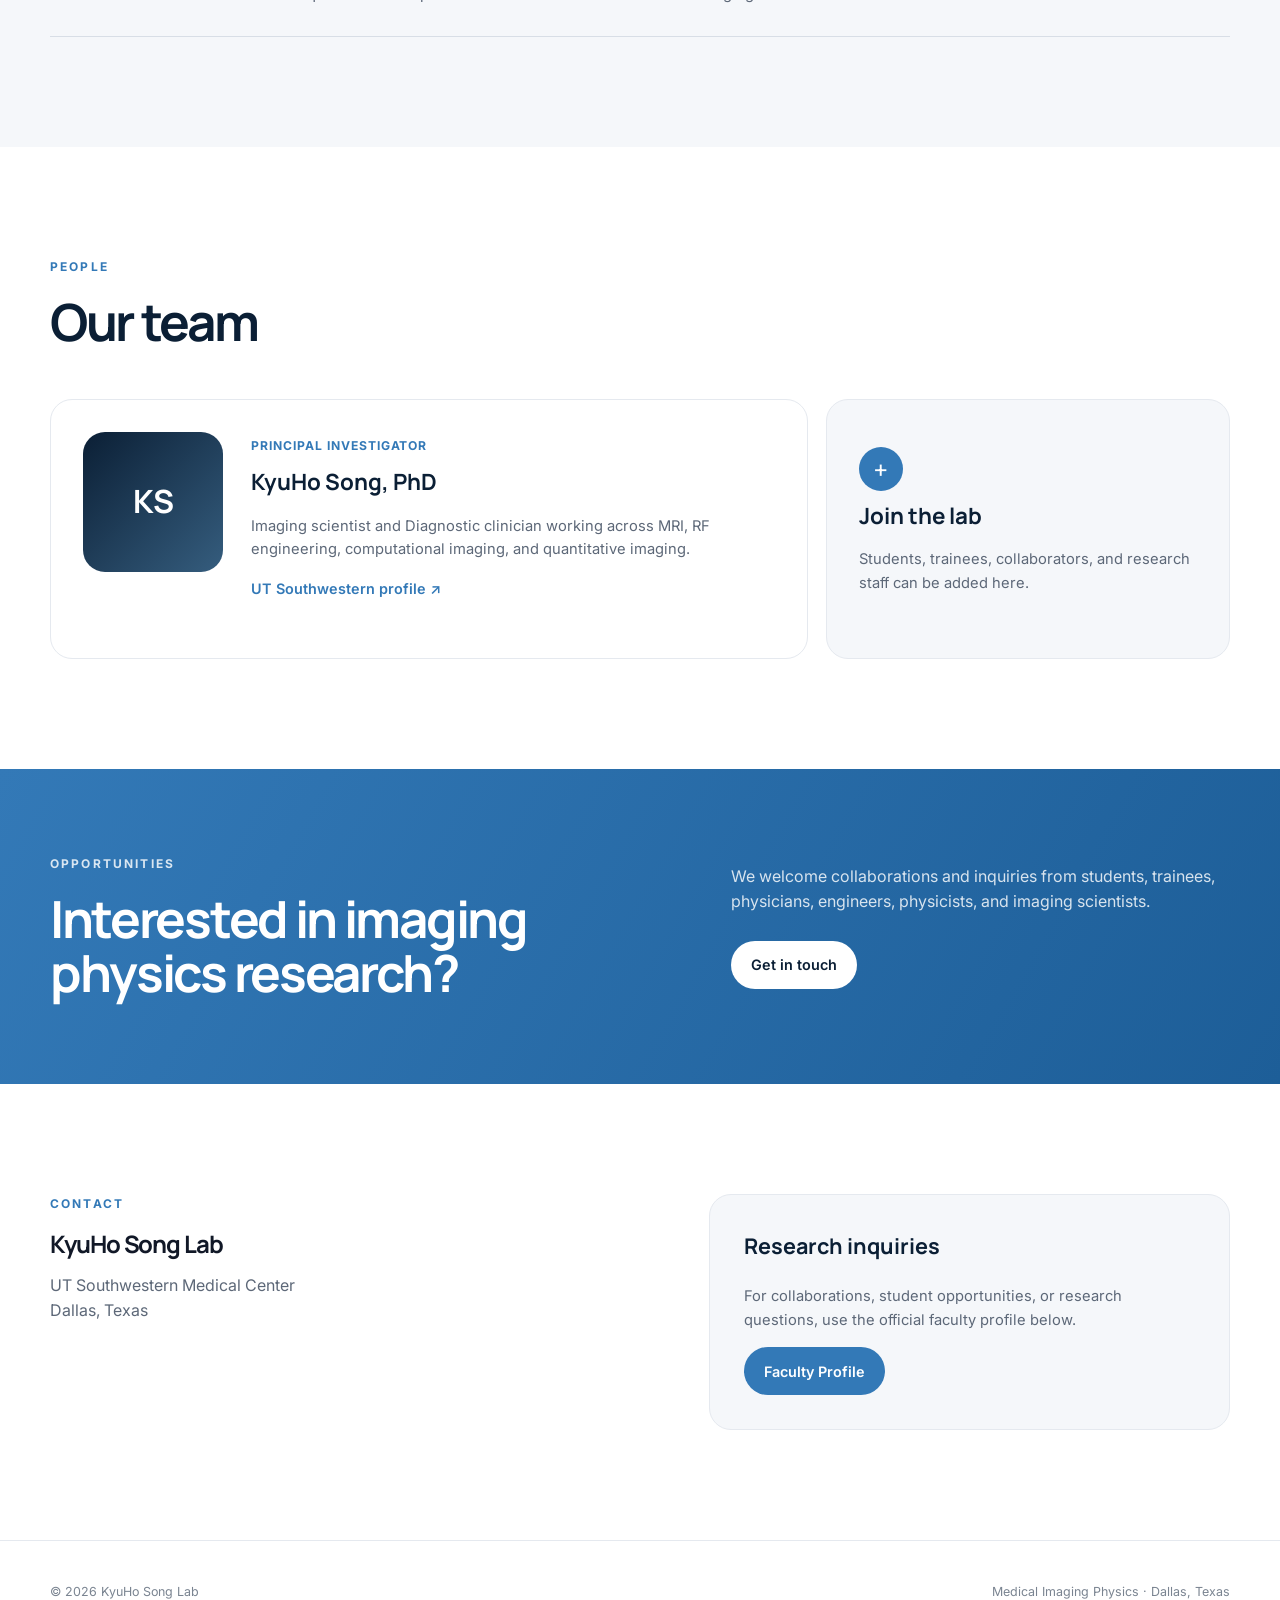
==== commit ea5c213f: "Update index.html" ====
--- a/index.html
+++ b/index.html
@@ -19,7 +19,7 @@
         <span class="brand-mark">KS</span>
         <span class="brand-text">
           <strong>KyuHo Song Lab</strong>
-          <span>Medical Imaging Physics / Engineering</span>
+          <span>Medical Imaging Physics</span>
         </span>
       </a>
 
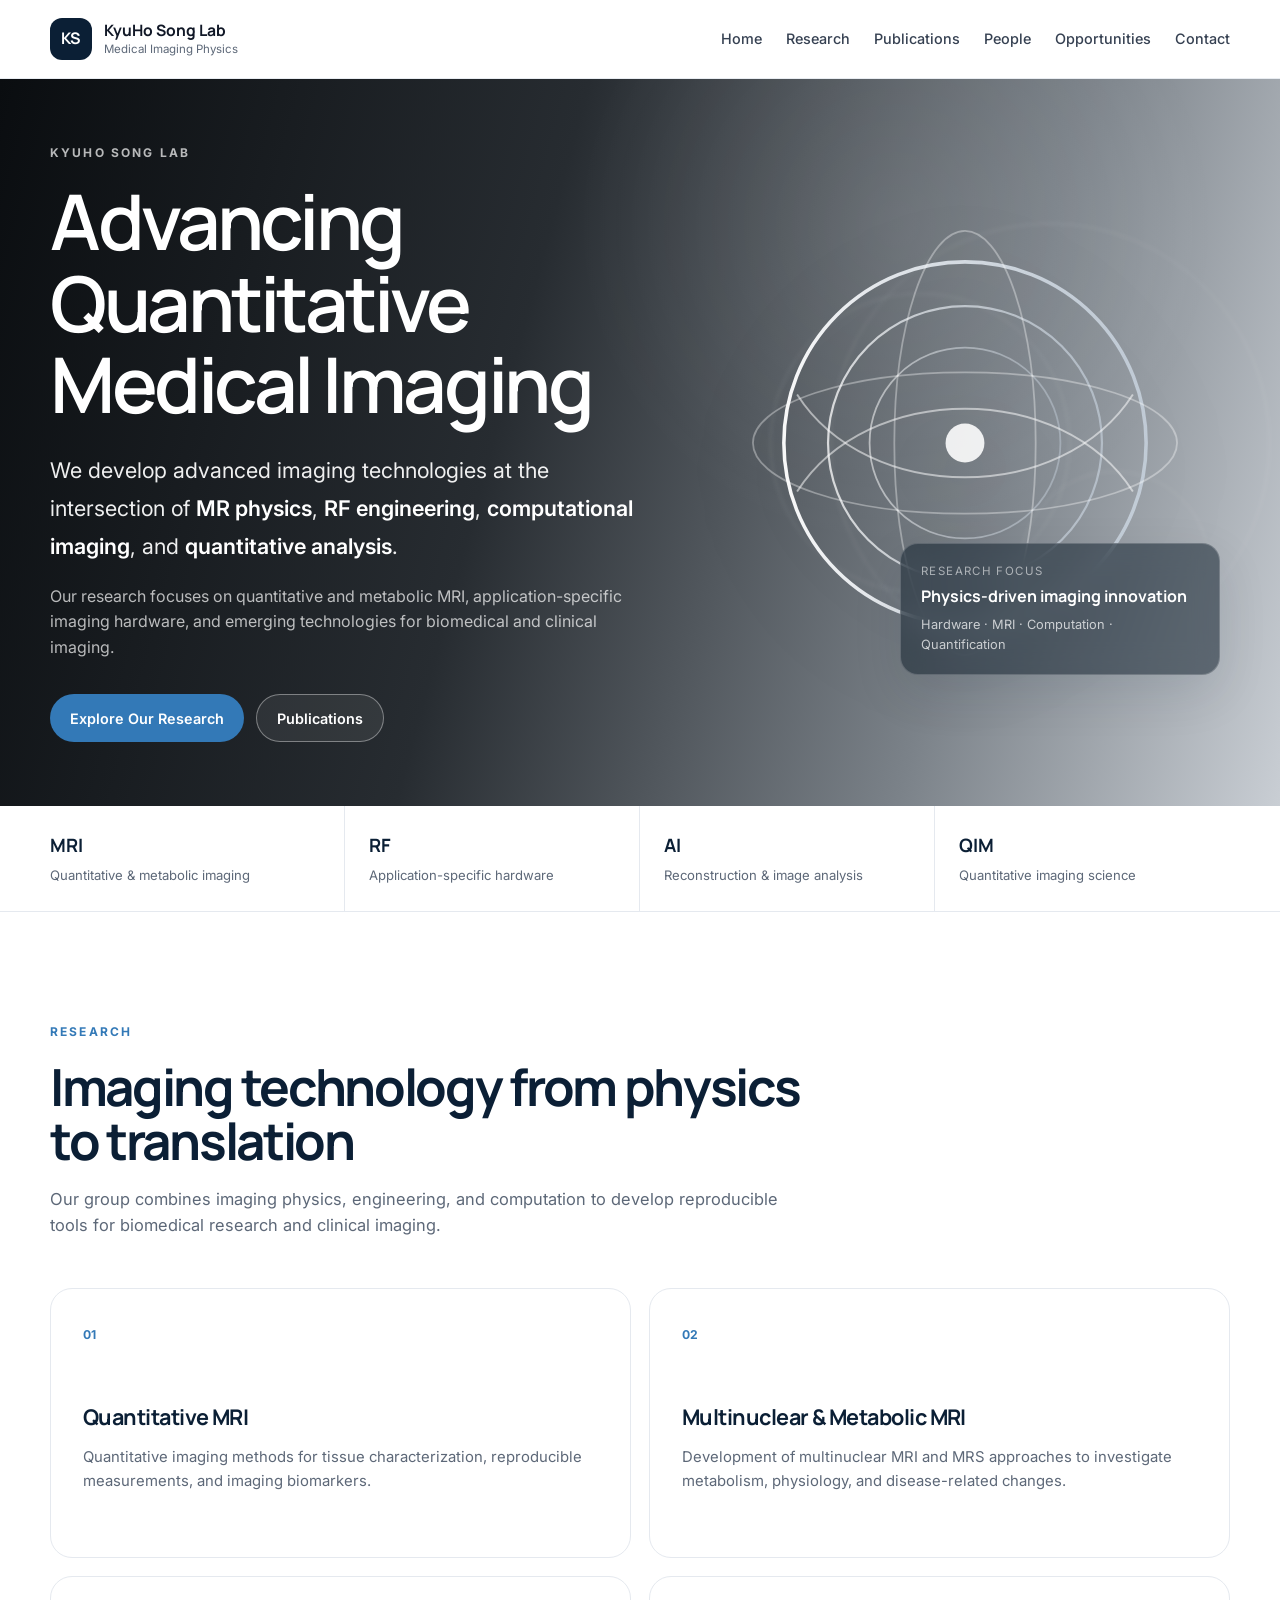
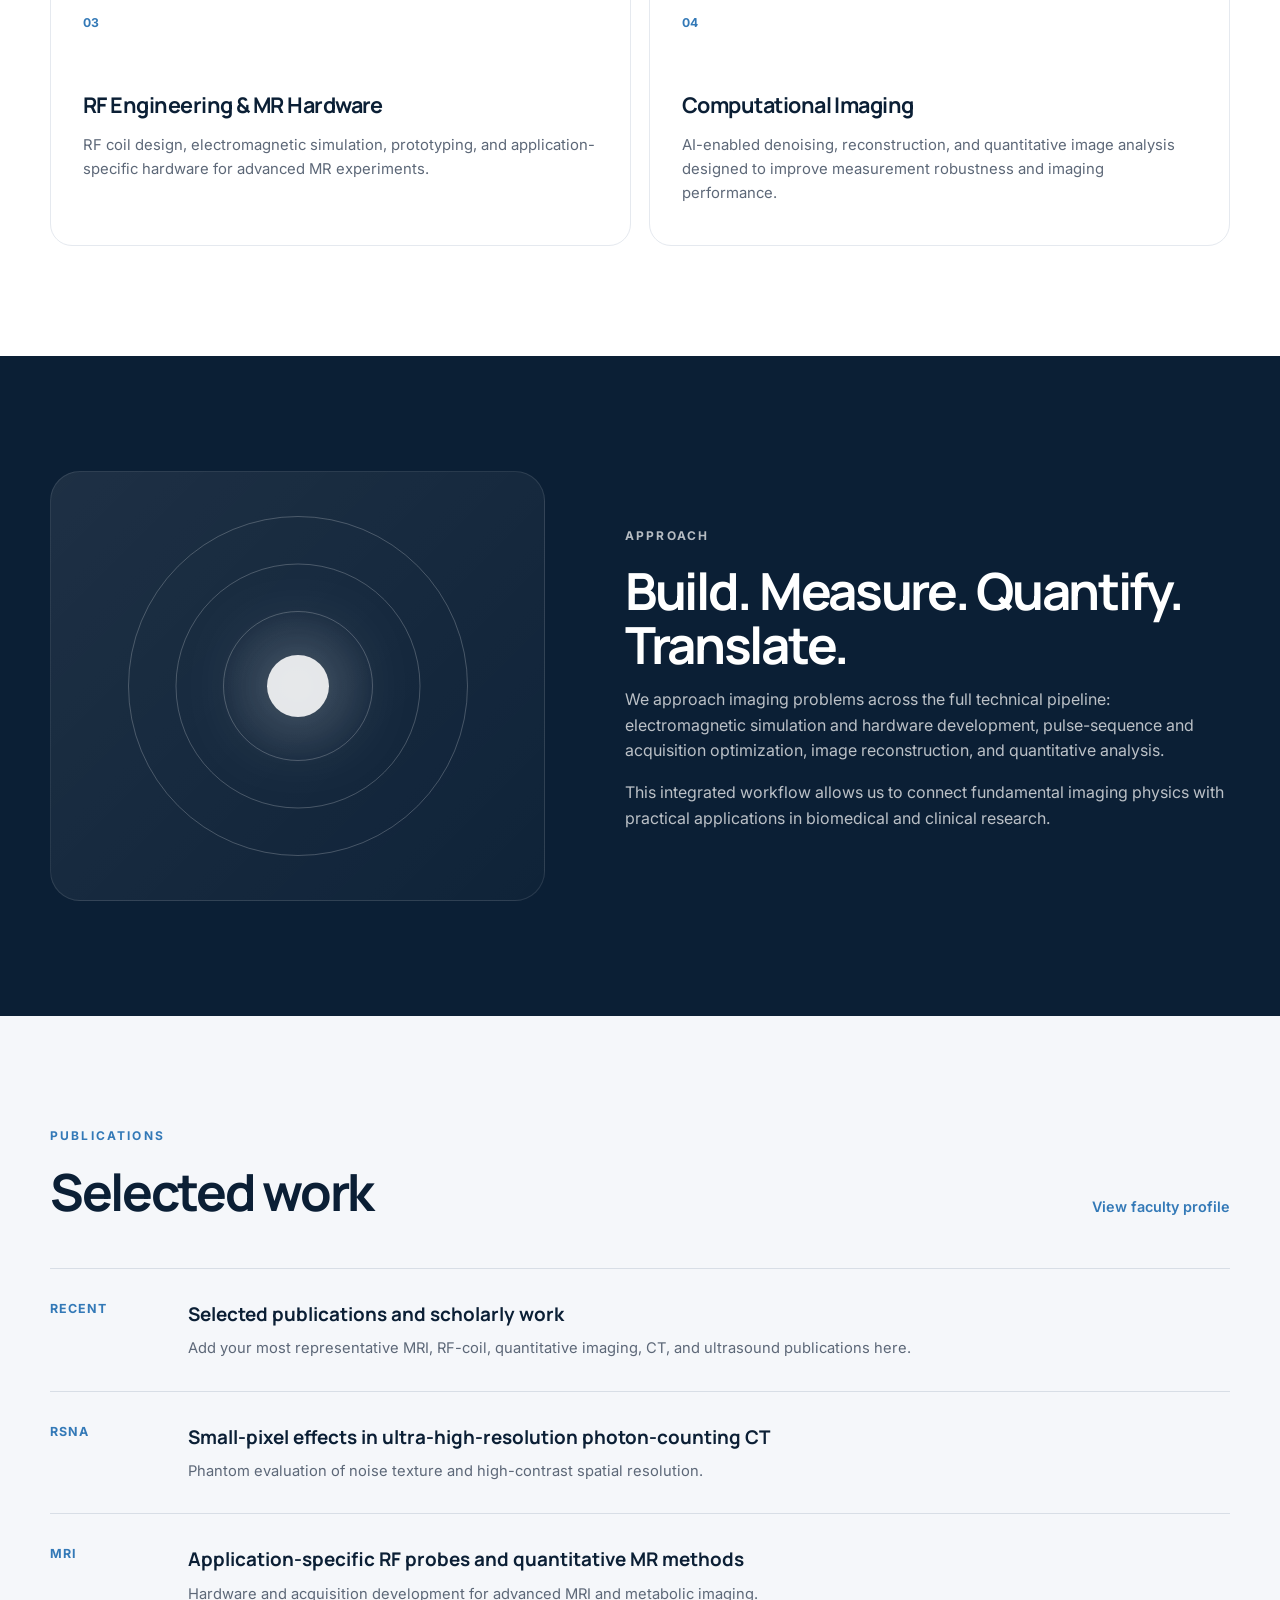
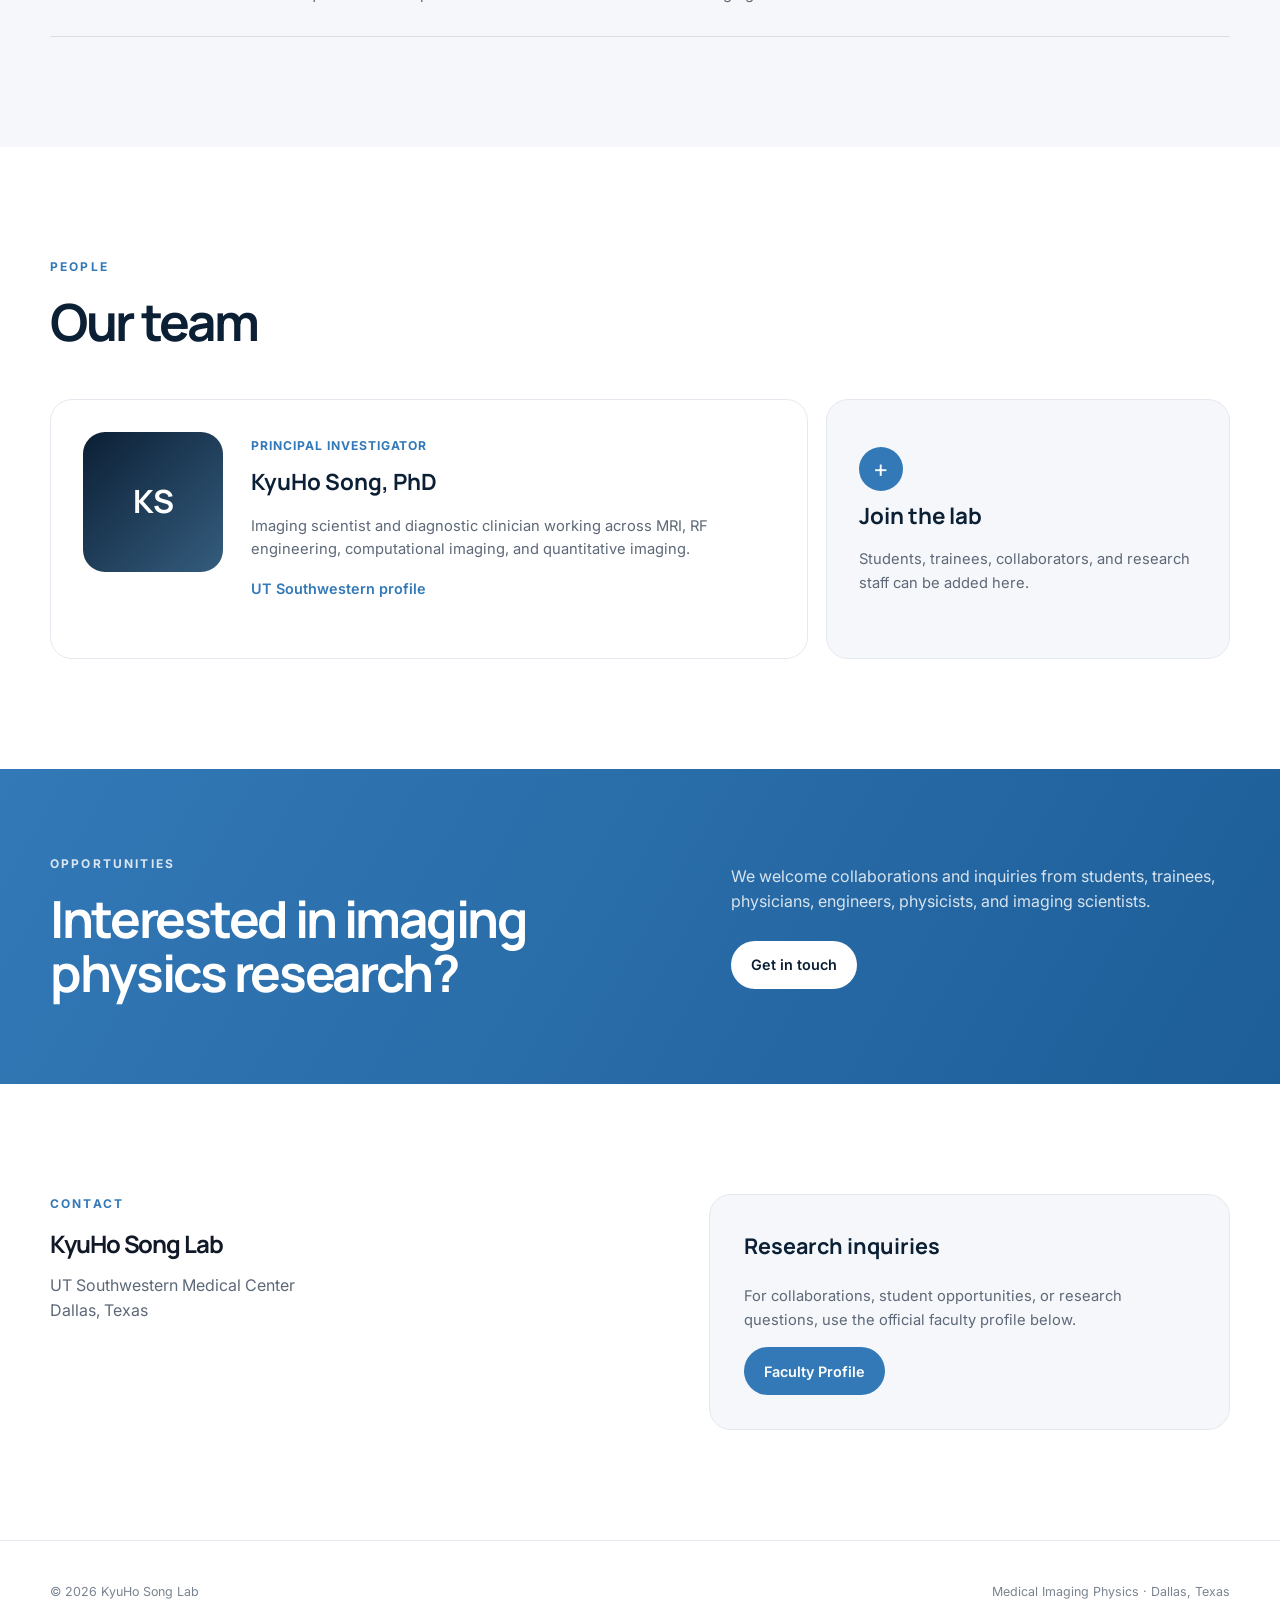
==== commit d4522c2a: "Update index.html" ====
--- a/index.html
+++ b/index.html
@@ -3,7 +3,7 @@
 <head>
   <meta charset="UTF-8" />
   <meta name="viewport" content="width=device-width, initial-scale=1.0" />
-  <meta name="description" content="KyuHo Song Lab — Quantitative medical imaging, MRI, RF engineering, computational imaging, and quantitative image analysis." />
+  <meta name="description" content="KyuHo Song Lab - Quantitative medical imaging, MRI, RF engineering, computational imaging, and quantitative image analysis." />
   <title>KyuHo Song Lab</title>
 
   <link rel="preconnect" href="https://fonts.googleapis.com">
@@ -15,7 +15,7 @@
 <body>
   <header class="site-header">
     <div class="container nav-wrap">
-      <a class="brand" href="#home" aria-label="KyuHo Song Lab home">
+      <a class="brand" href="index.html" aria-label="KyuHo Song Lab home">
         <span class="brand-mark">KS</span>
         <span class="brand-text">
           <strong>KyuHo Song Lab</strong>
@@ -28,12 +28,12 @@
       </button>
 
       <nav class="site-nav" aria-label="Main navigation">
-        <a href="#home">Home</a>
-        <a href="#research">Research</a>
-        <a href="#publications">Publications</a>
-        <a href="#people">People</a>
-        <a href="#opportunities">Opportunities</a>
-        <a href="#contact">Contact</a>
+        <a href="index.html">Home</a>
+        <a href="research.html">Research</a>
+        <a href="publications.html">Publications</a>
+        <a href="people.html">People</a>
+        <a href="index.html#opportunities">Opportunities</a>
+        <a href="contact.html">Contact</a>
       </nav>
     </div>
   </header>
@@ -58,8 +58,8 @@
           </p>
 
           <div class="hero-actions">
-            <a class="btn btn-primary" href="#research">Explore Our Research</a>
-            <a class="btn btn-secondary" href="#publications">Publications</a>
+            <a class="btn btn-primary" href="research.html">Explore Our Research</a>
+            <a class="btn btn-secondary" href="publications.html">Publications</a>
           </div>
         </div>
 
@@ -203,7 +203,7 @@
             <h2>Selected work</h2>
           </div>
           <a class="text-link" href="https://profiles.utsouthwestern.edu/profile/231959/kyuho-song.html" target="_blank" rel="noopener">
-            View faculty profile ↗
+            View faculty profile
           </a>
         </div>
 
@@ -257,11 +257,11 @@
               <span class="person-role">Principal Investigator</span>
               <h3>KyuHo Song, PhD</h3>
               <p>
-               Imaging scientist and Diagnostic clinician working across MRI,
+                Imaging scientist and diagnostic clinician working across MRI,
                 RF engineering, computational imaging, and quantitative imaging.
               </p>
               <a class="text-link" href="https://profiles.utsouthwestern.edu/profile/231959/kyuho-song.html" target="_blank" rel="noopener">
-                UT Southwestern profile ↗
+                UT Southwestern profile
               </a>
             </div>
           </article>
@@ -289,7 +289,7 @@
             We welcome collaborations and inquiries from students, trainees,
             physicians, engineers, physicists, and imaging scientists.
           </p>
-          <a class="btn btn-light" href="#contact">Get in touch</a>
+          <a class="btn btn-light" href="contact.html">Get in touch</a>
         </div>
       </div>
     </section>
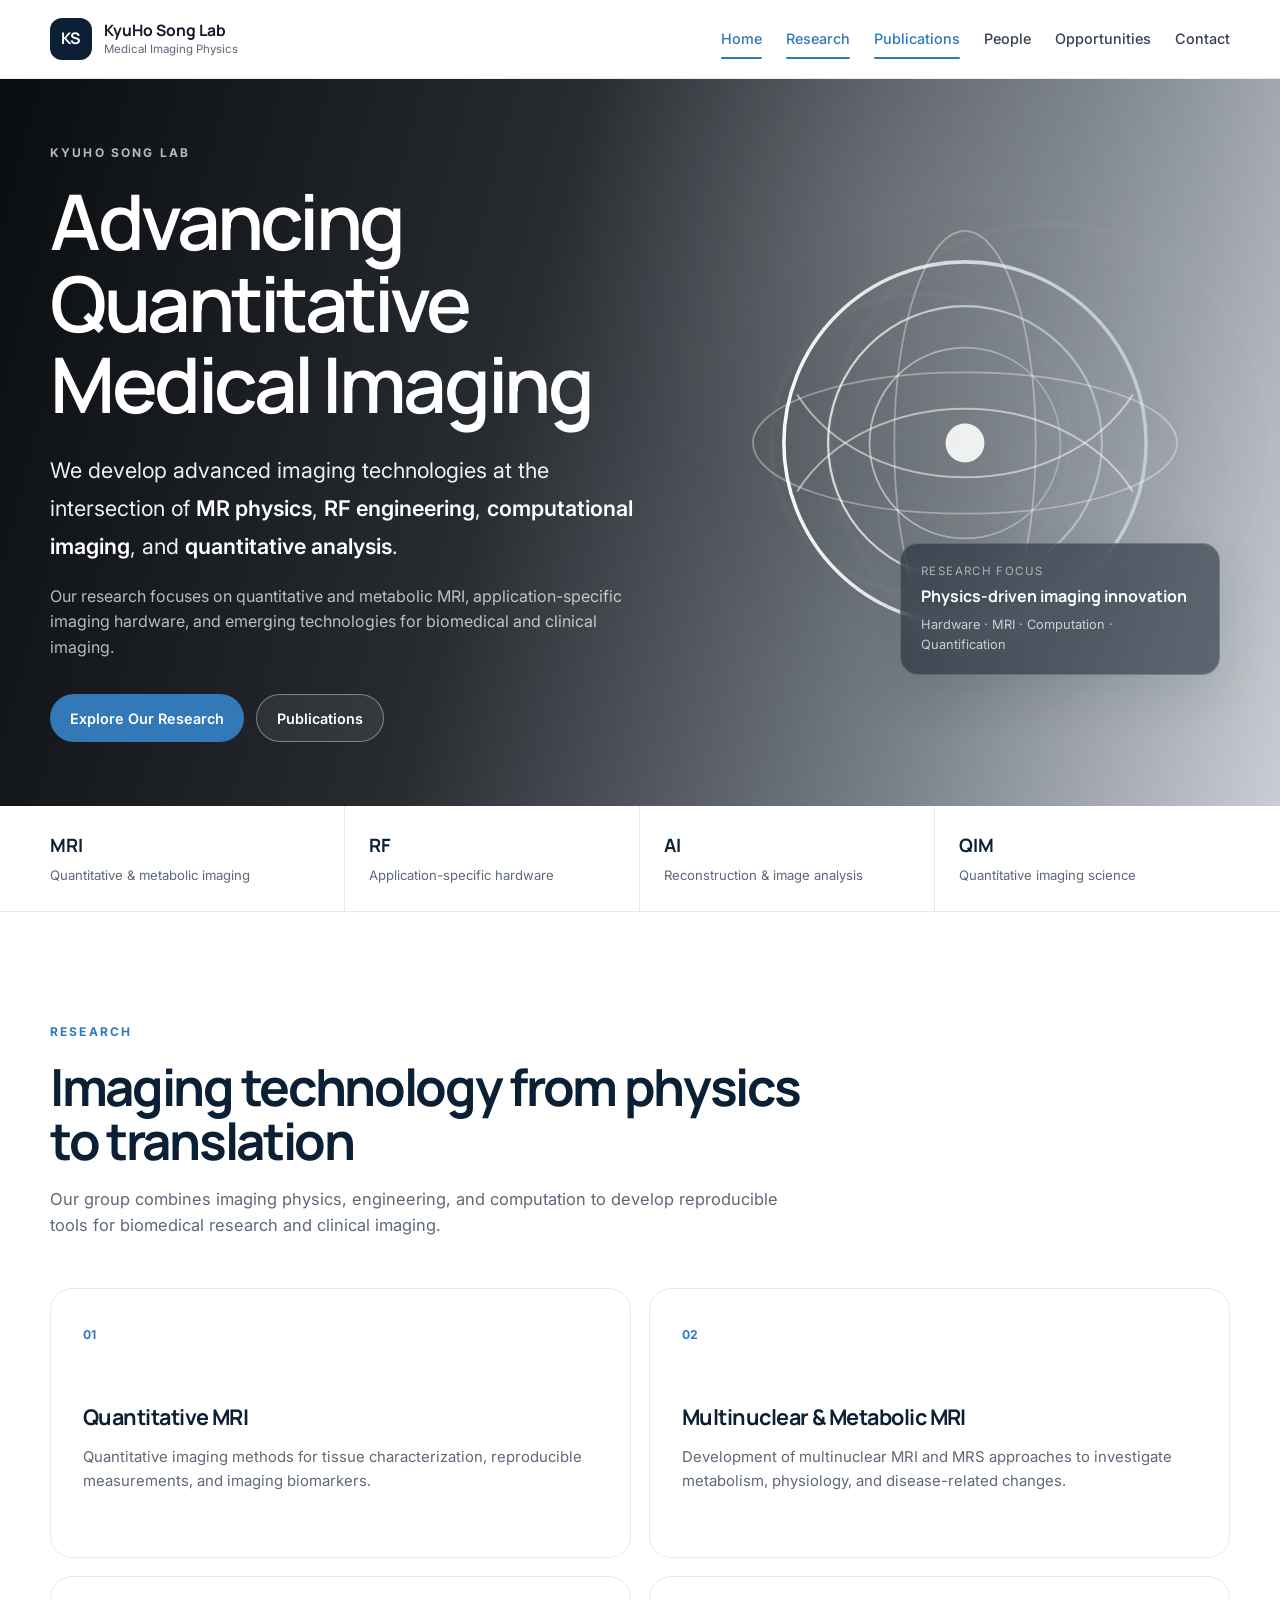
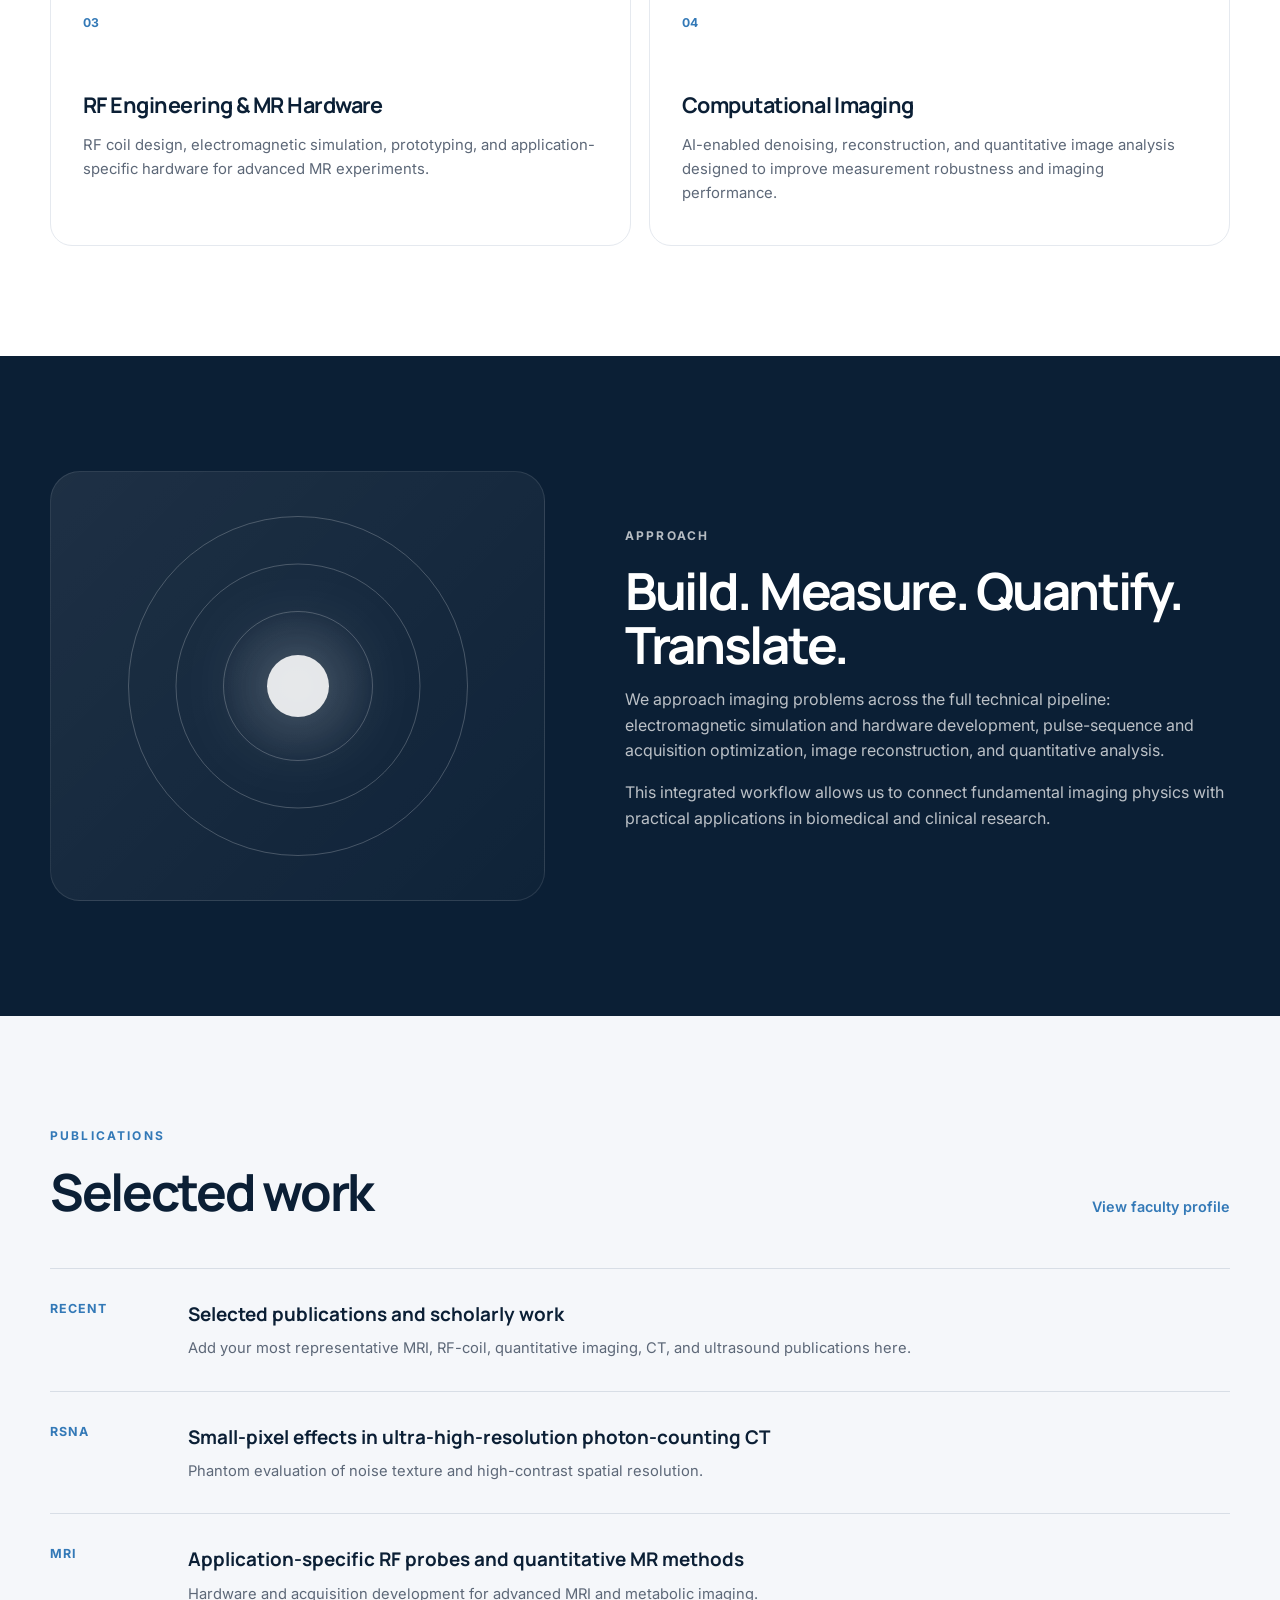
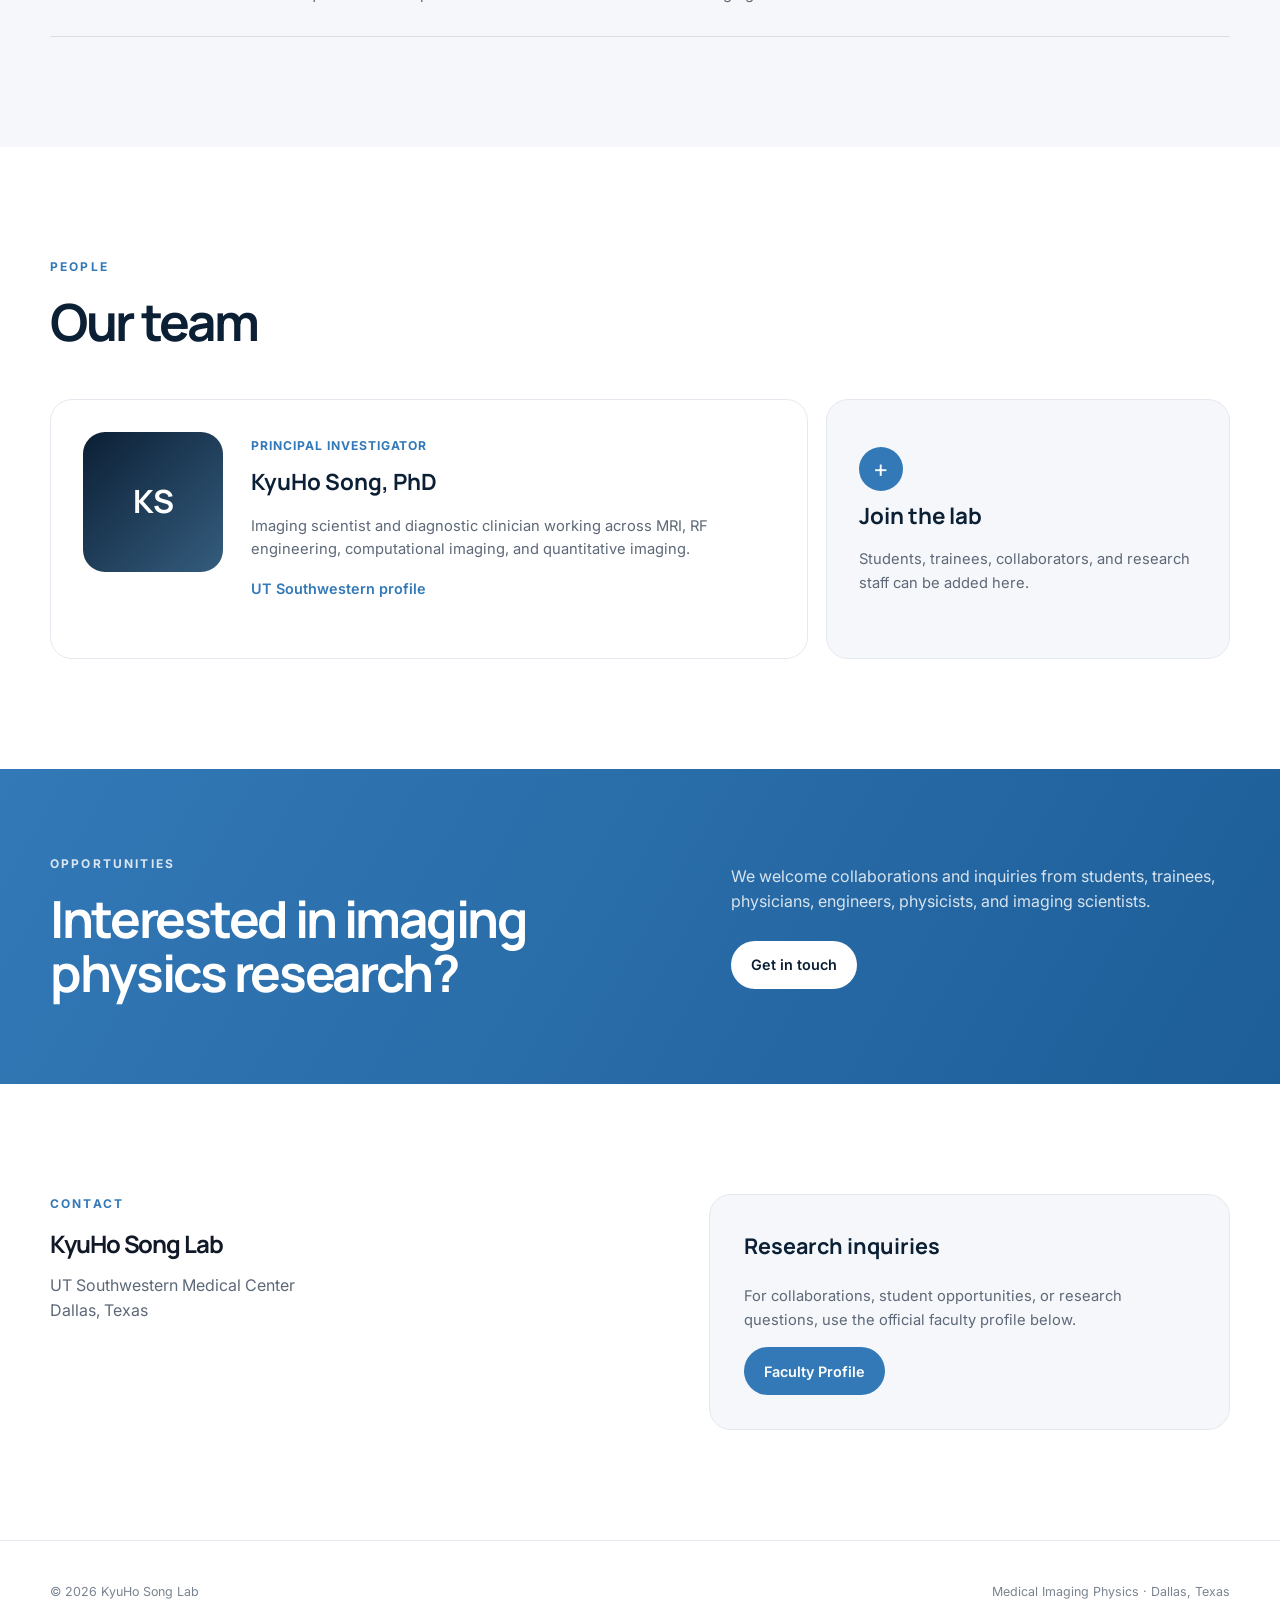
==== commit a4f1a016: "Update index.html" ====
--- a/index.html
+++ b/index.html
@@ -28,9 +28,9 @@
       </button>
 
       <nav class="site-nav" aria-label="Main navigation">
-        <a href="index.html">Home</a>
-        <a href="research.html">Research</a>
-        <a href="publications.html">Publications</a>
+        <a href="index.html" class="active">Home</a>
+        <a href="research.html" class="active">Research</a>
+        <a href="publications.html" class="active">Publications</a>
         <a href="people.html">People</a>
         <a href="index.html#opportunities">Opportunities</a>
         <a href="contact.html">Contact</a>
--- a/styles.css
+++ b/styles.css
@@ -108,12 +108,25 @@
 }
 
 .site-nav a {
+  position: relative;
   color: #364152;
   transition: color 0.2s ease;
 }
 
-.site-nav a:hover {
+.site-nav a:hover,
+.site-nav a.active {
   color: var(--blue);
+}
+
+.site-nav a.active::after {
+  position: absolute;
+  left: 0;
+  right: 0;
+  bottom: -8px;
+  height: 2px;
+  content: "";
+  border-radius: 999px;
+  background: var(--blue);
 }
 
 .menu-toggle {
@@ -137,7 +150,7 @@
   overflow: hidden;
   color: white;
   background:
-    radial-gradient(circle at 70% 20%, rgba(255,255,255,.08), transparent 30%),
+    radial-gradient(circle at 70% 20%, rgba(255, 255, 255, .08), transparent 30%),
     linear-gradient(105deg, #0a0d10 0%, #272c31 40%, #7b8289 74%, #c9ced4 100%);
 }
 
@@ -159,7 +172,7 @@
 
 .eyebrow {
   margin: 0 0 18px;
-  color: rgba(255,255,255,.70);
+  color: rgba(255, 255, 255, .70);
   font-size: 0.75rem;
   font-weight: 700;
   letter-spacing: .18em;
@@ -189,7 +202,7 @@
 .hero-lead {
   max-width: 720px;
   margin: 28px 0 0;
-  color: rgba(255,255,255,.93);
+  color: rgba(255, 255, 255, .93);
   font-size: clamp(1.05rem, 1.8vw, 1.35rem);
   line-height: 1.75;
 }
@@ -202,7 +215,7 @@
 .hero-sub {
   max-width: 660px;
   margin: 18px 0 0;
-  color: rgba(255,255,255,.70);
+  color: rgba(255, 255, 255, .70);
   font-size: 1rem;
 }
 
@@ -240,12 +253,12 @@
 
 .btn-secondary {
   color: white;
-  border: 1px solid rgba(255,255,255,.38);
-  background: rgba(255,255,255,.07);
+  border: 1px solid rgba(255, 255, 255, .38);
+  background: rgba(255, 255, 255, .07);
 }
 
 .btn-secondary:hover {
-  background: rgba(255,255,255,.13);
+  background: rgba(255, 255, 255, .13);
 }
 
 .btn-light {
@@ -263,14 +276,14 @@
   inset: 50% auto auto 50%;
   width: min(540px, 105%);
   transform: translate(-50%, -50%);
-  filter: drop-shadow(0 26px 45px rgba(0,0,0,.25));
+  filter: drop-shadow(0 26px 45px rgba(0, 0, 0, .25));
 }
 
 .field {
   position: absolute;
   border-radius: 50%;
   filter: blur(2px);
-  border: 1px solid rgba(255,255,255,.18);
+  border: 1px solid rgba(255, 255, 255, .18);
 }
 
 .field-a {
@@ -300,7 +313,7 @@
   bottom: 28px;
   width: min(320px, 86%);
   padding: 18px 20px;
-  border: 1px solid rgba(255,255,255,.18);
+  border: 1px solid rgba(255, 255, 255, .18);
   border-radius: 18px;
   background: rgba(12, 27, 42, .52);
   backdrop-filter: blur(14px);
@@ -314,7 +327,7 @@
 
 .hero-card-label {
   margin-bottom: 4px;
-  color: rgba(255,255,255,.56);
+  color: rgba(255, 255, 255, .56);
   font-size: .72rem;
   text-transform: uppercase;
   letter-spacing: .12em;
@@ -327,7 +340,7 @@
 
 .hero-card span:last-child {
   margin-top: 5px;
-  color: rgba(255,255,255,.72);
+  color: rgba(255, 255, 255, .72);
   font-size: .8rem;
 }
 
@@ -472,7 +485,7 @@
 }
 
 .feature-copy > p:not(.eyebrow) {
-  color: rgba(255,255,255,.72);
+  color: rgba(255, 255, 255, .72);
   font-size: 1rem;
 }
 
@@ -481,10 +494,10 @@
   min-height: 430px;
   border-radius: 30px;
   background:
-    radial-gradient(circle at center, rgba(255,255,255,.12), transparent 24%),
-    linear-gradient(135deg, rgba(255,255,255,.08), rgba(255,255,255,.02));
+    radial-gradient(circle at center, rgba(255, 255, 255, .12), transparent 24%),
+    linear-gradient(135deg, rgba(255, 255, 255, .08), rgba(255, 255, 255, .02));
   overflow: hidden;
-  border: 1px solid rgba(255,255,255,.10);
+  border: 1px solid rgba(255, 255, 255, .10);
 }
 
 .scan,
@@ -494,7 +507,7 @@
   top: 50%;
   border-radius: 50%;
   transform: translate(-50%, -50%);
-  border: 1px solid rgba(255,255,255,.22);
+  border: 1px solid rgba(255, 255, 255, .22);
 }
 
 .scan-1 { width: 340px; height: 340px; }
@@ -505,8 +518,8 @@
   width: 62px;
   height: 62px;
   border: 0;
-  background: rgba(255,255,255,.88);
-  box-shadow: 0 0 90px rgba(255,255,255,.42);
+  background: rgba(255, 255, 255, .88);
+  box-shadow: 0 0 90px rgba(255, 255, 255, .42);
 }
 
 /* Publications */
@@ -643,7 +656,7 @@
 
 .opportunities p {
   margin-top: 0;
-  color: rgba(255,255,255,.82);
+  color: rgba(255, 255, 255, .82);
 }
 
 .opportunities .btn {
@@ -724,6 +737,10 @@
     padding: 12px 0;
   }
 
+  .site-nav a.active::after {
+    display: none;
+  }
+
   .hero-grid,
   .feature-grid,
   .opportunities-inner,
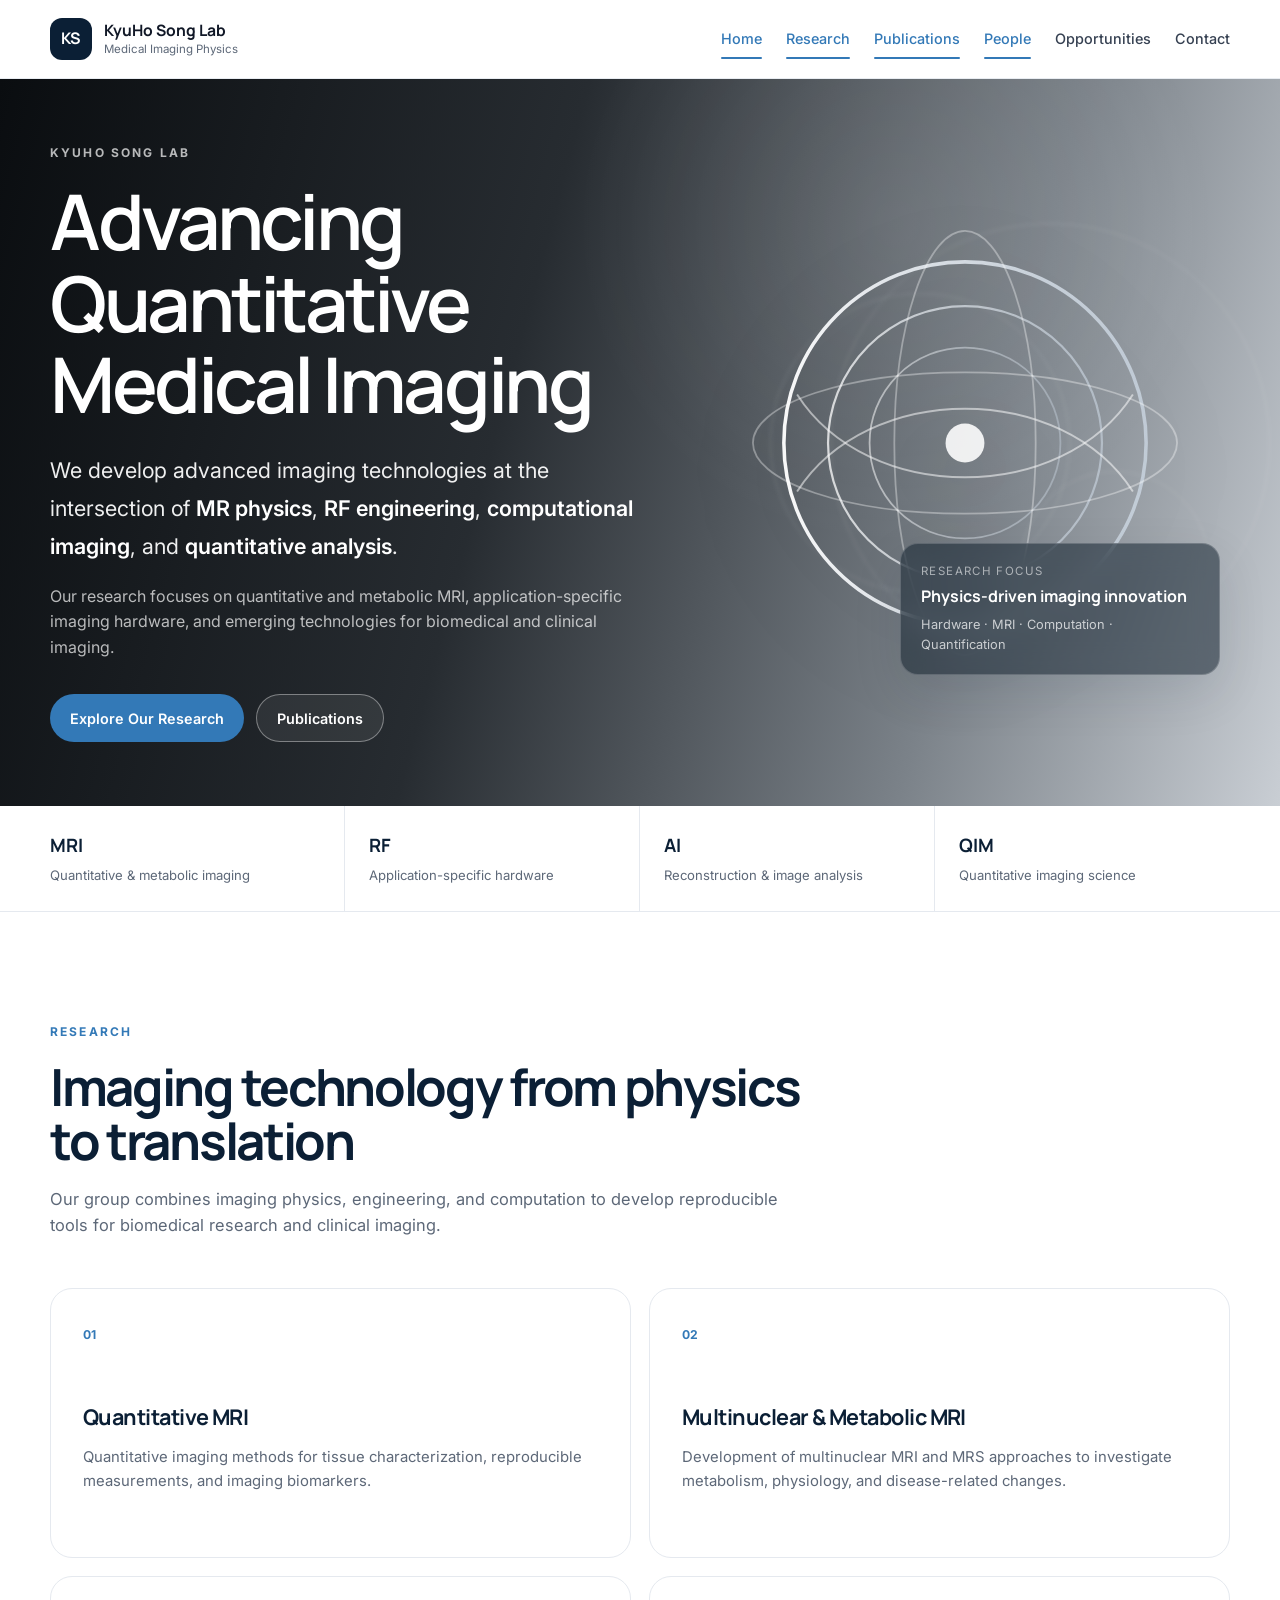
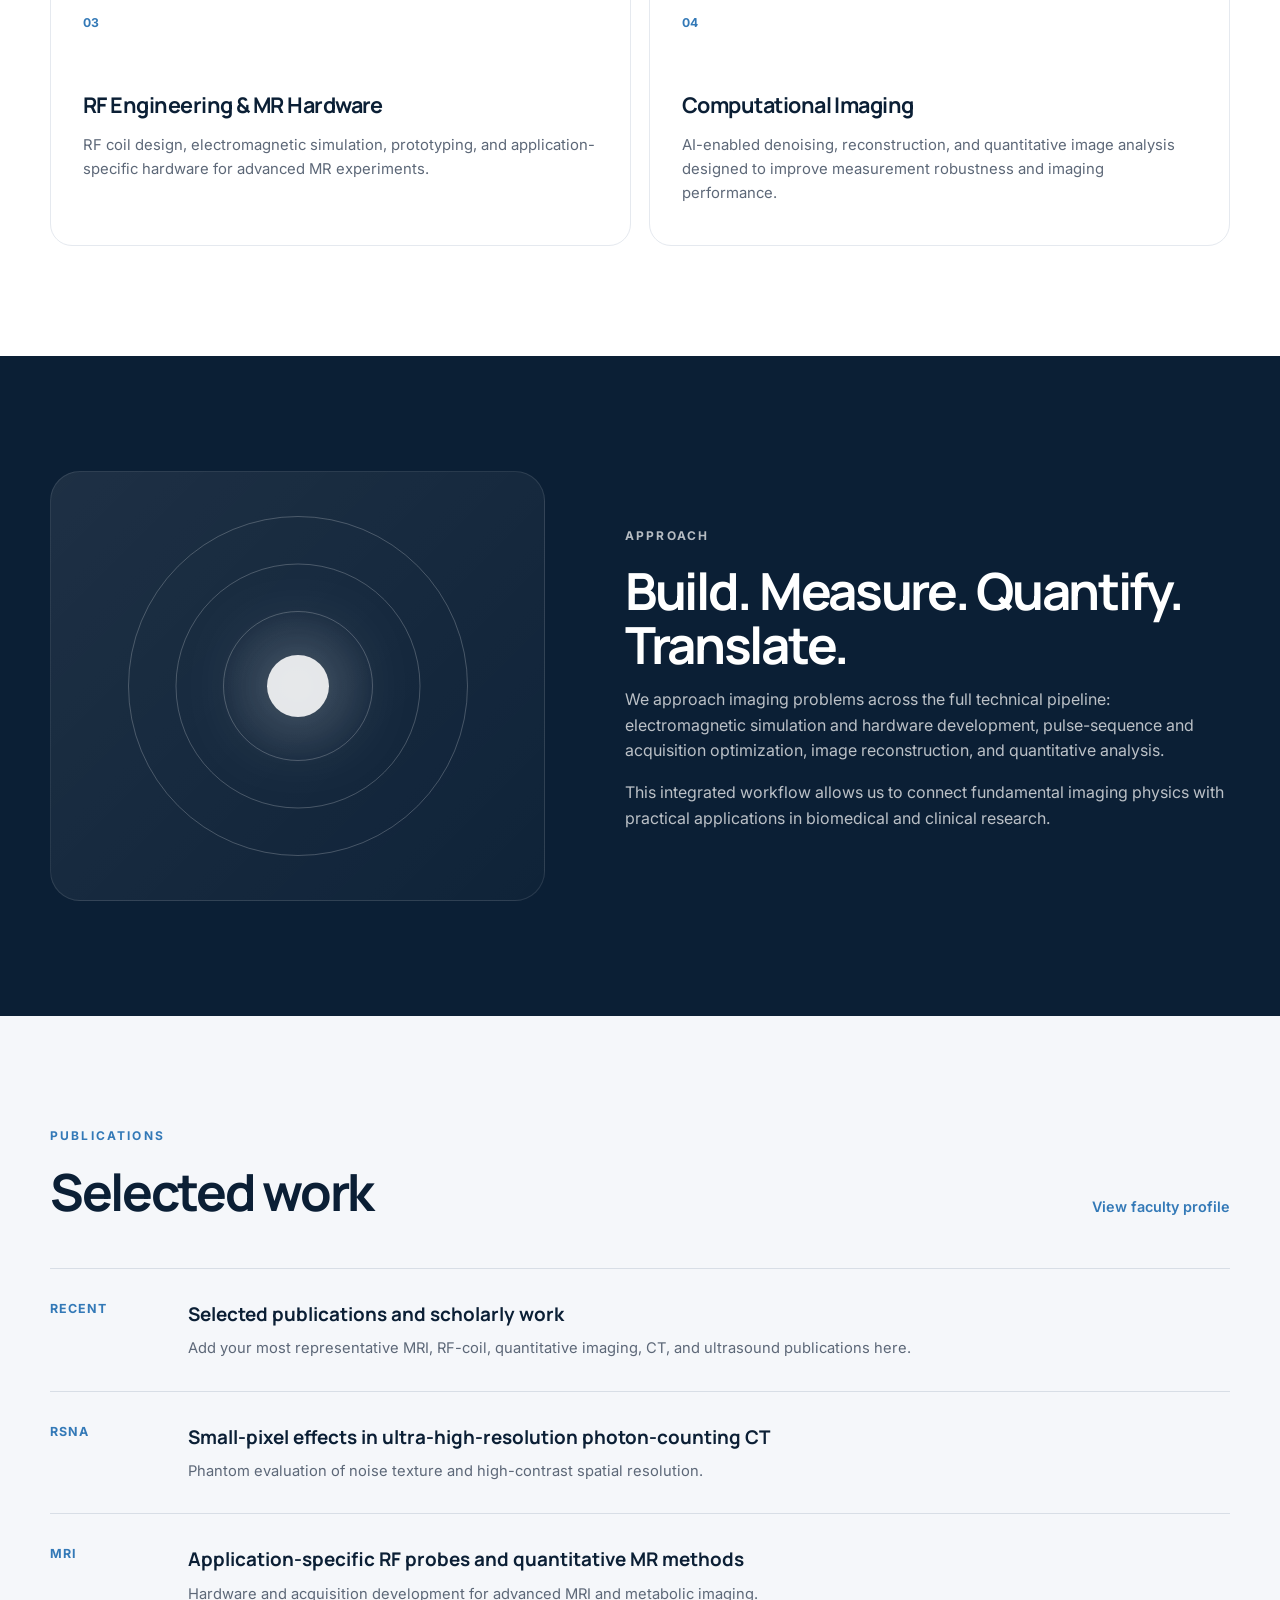
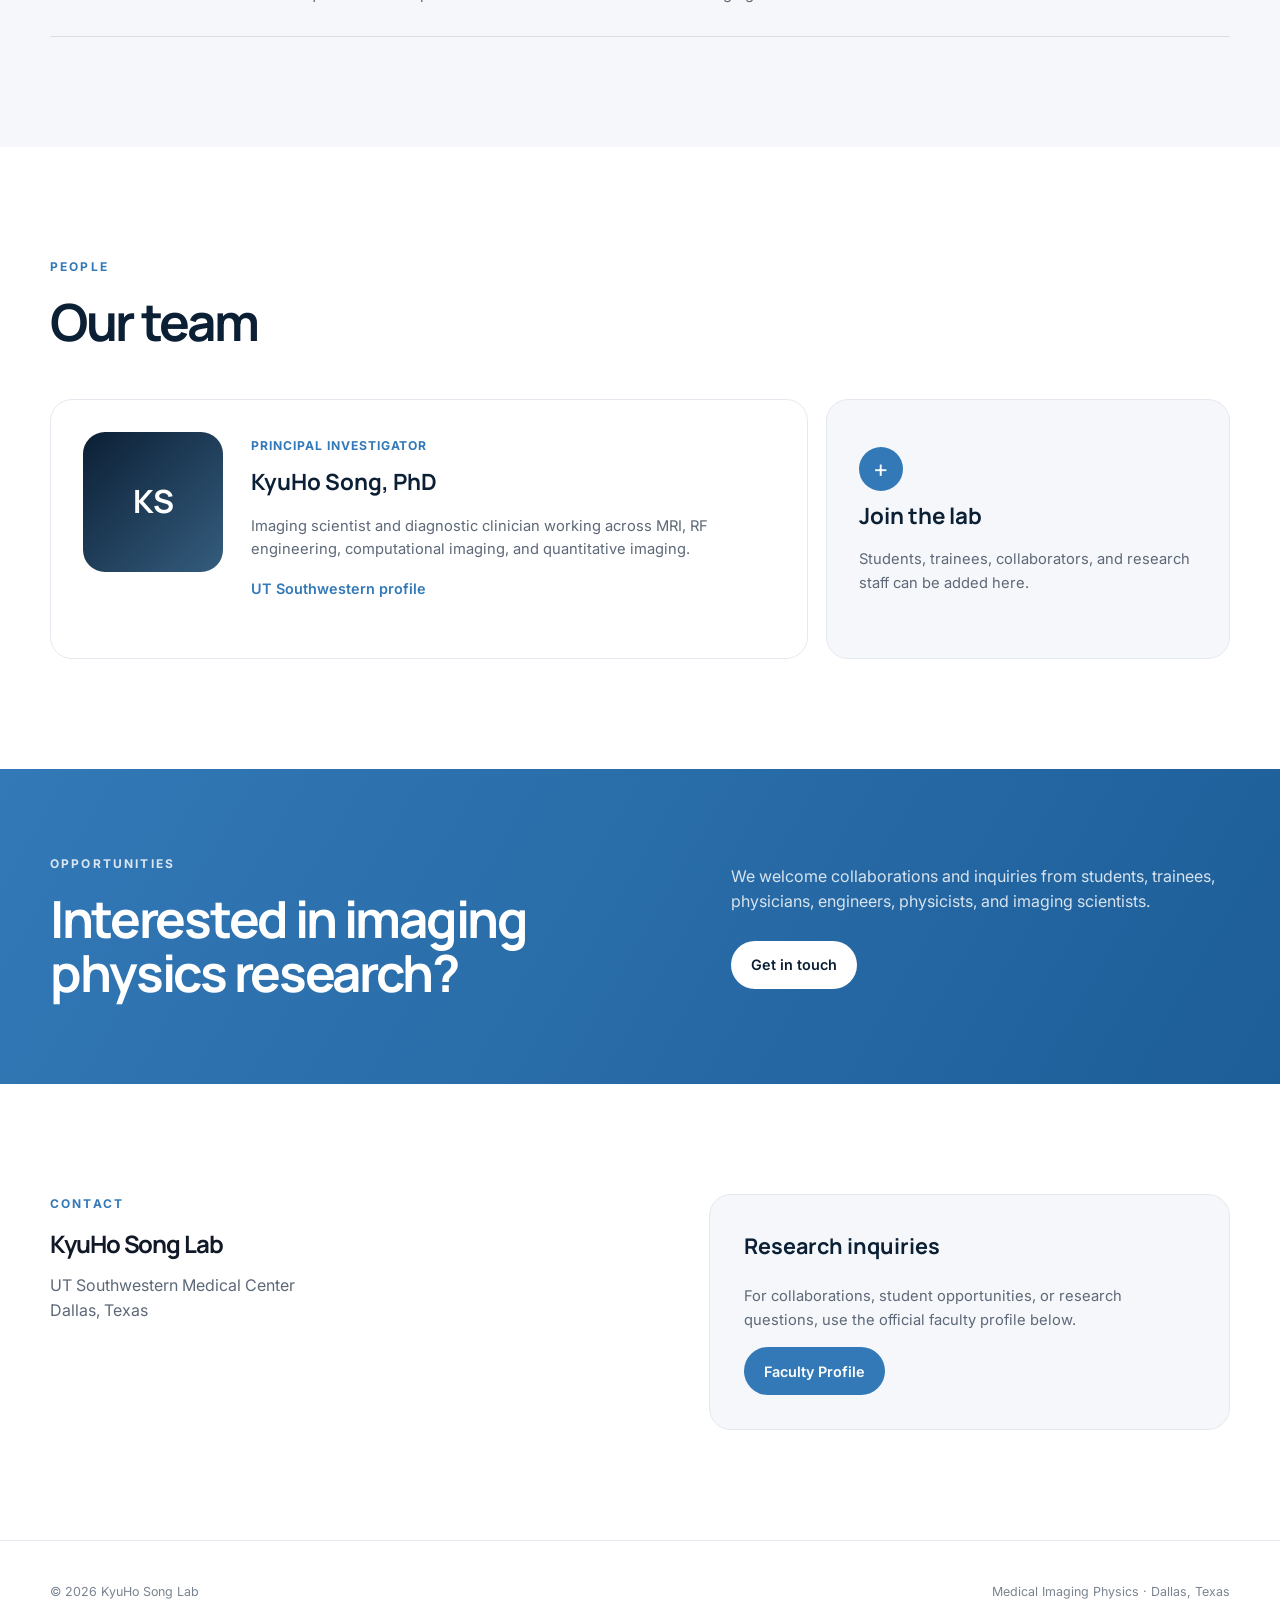
==== commit b6ae391b: "Update index.html" ====
--- a/index.html
+++ b/index.html
@@ -31,7 +31,7 @@
         <a href="index.html" class="active">Home</a>
         <a href="research.html" class="active">Research</a>
         <a href="publications.html" class="active">Publications</a>
-        <a href="people.html">People</a>
+        <a href="people.html" class="active">People</a>
         <a href="index.html#opportunities">Opportunities</a>
         <a href="contact.html">Contact</a>
       </nav>
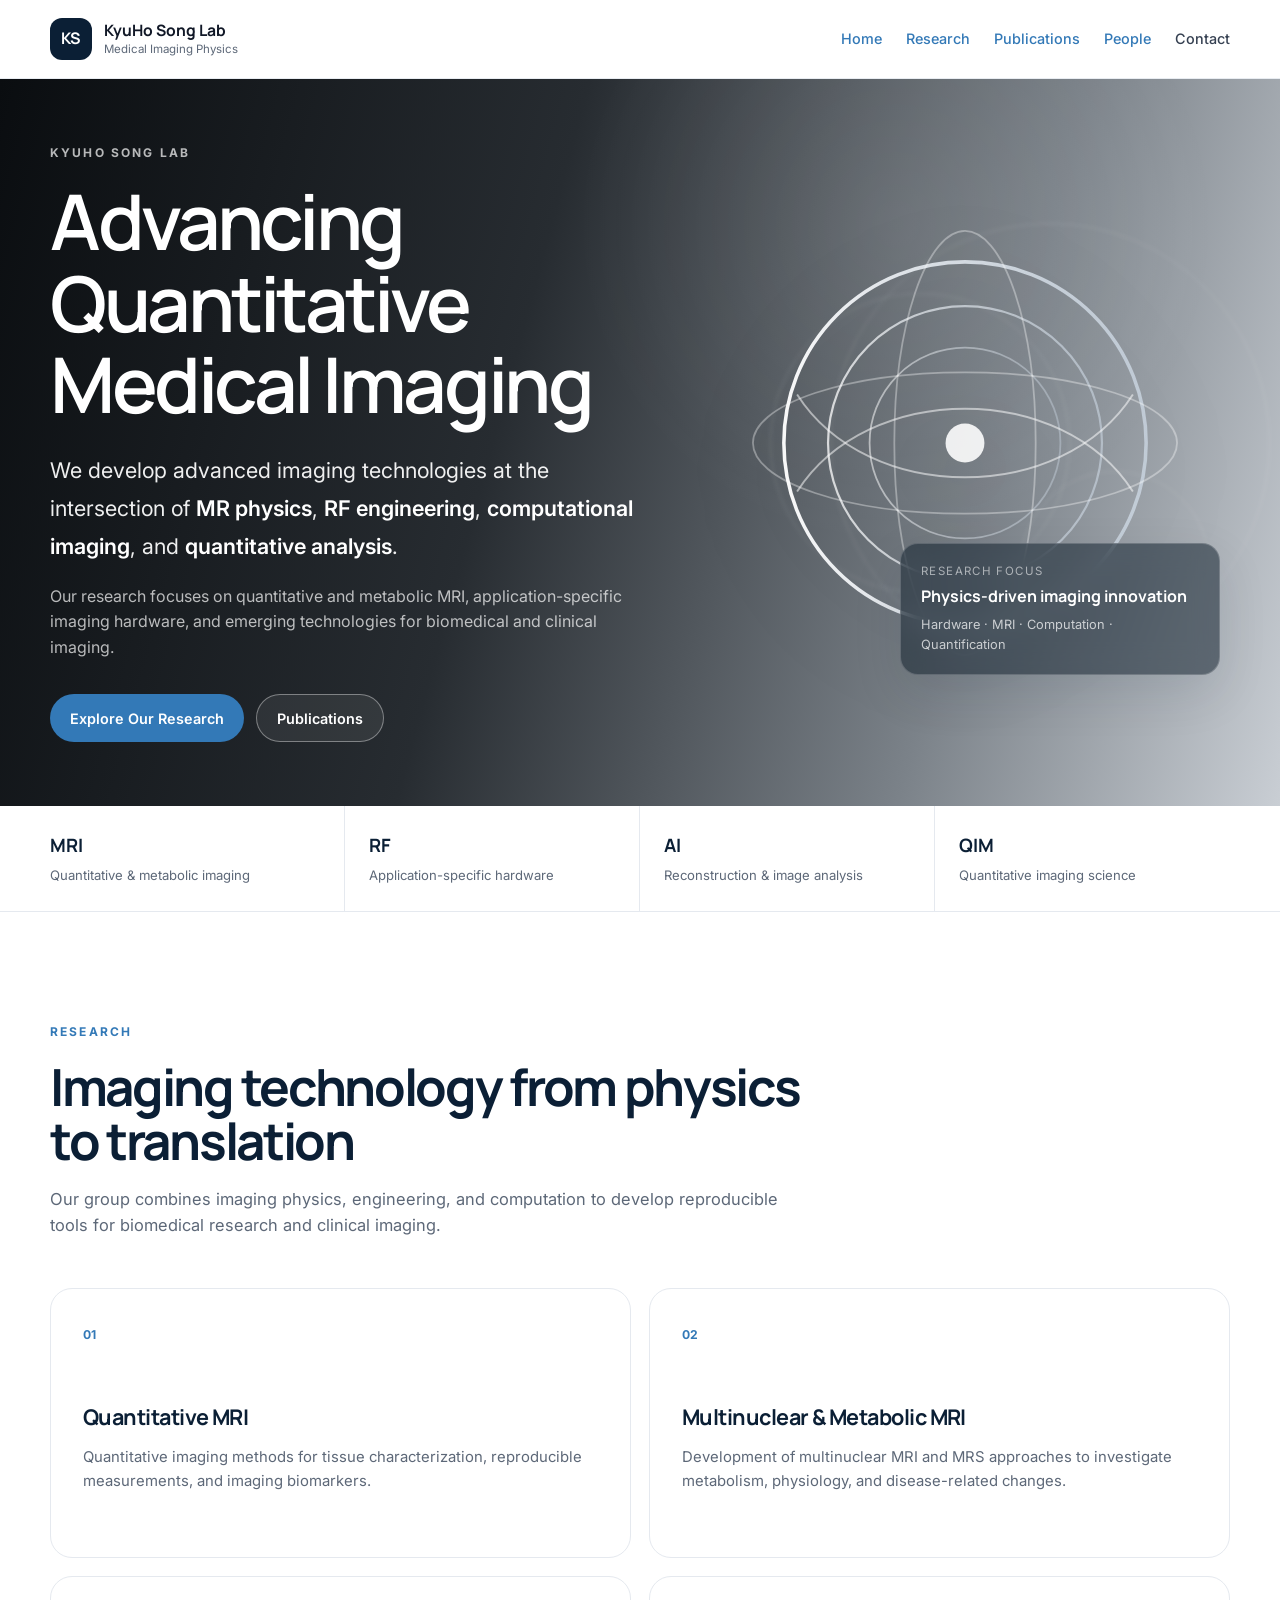
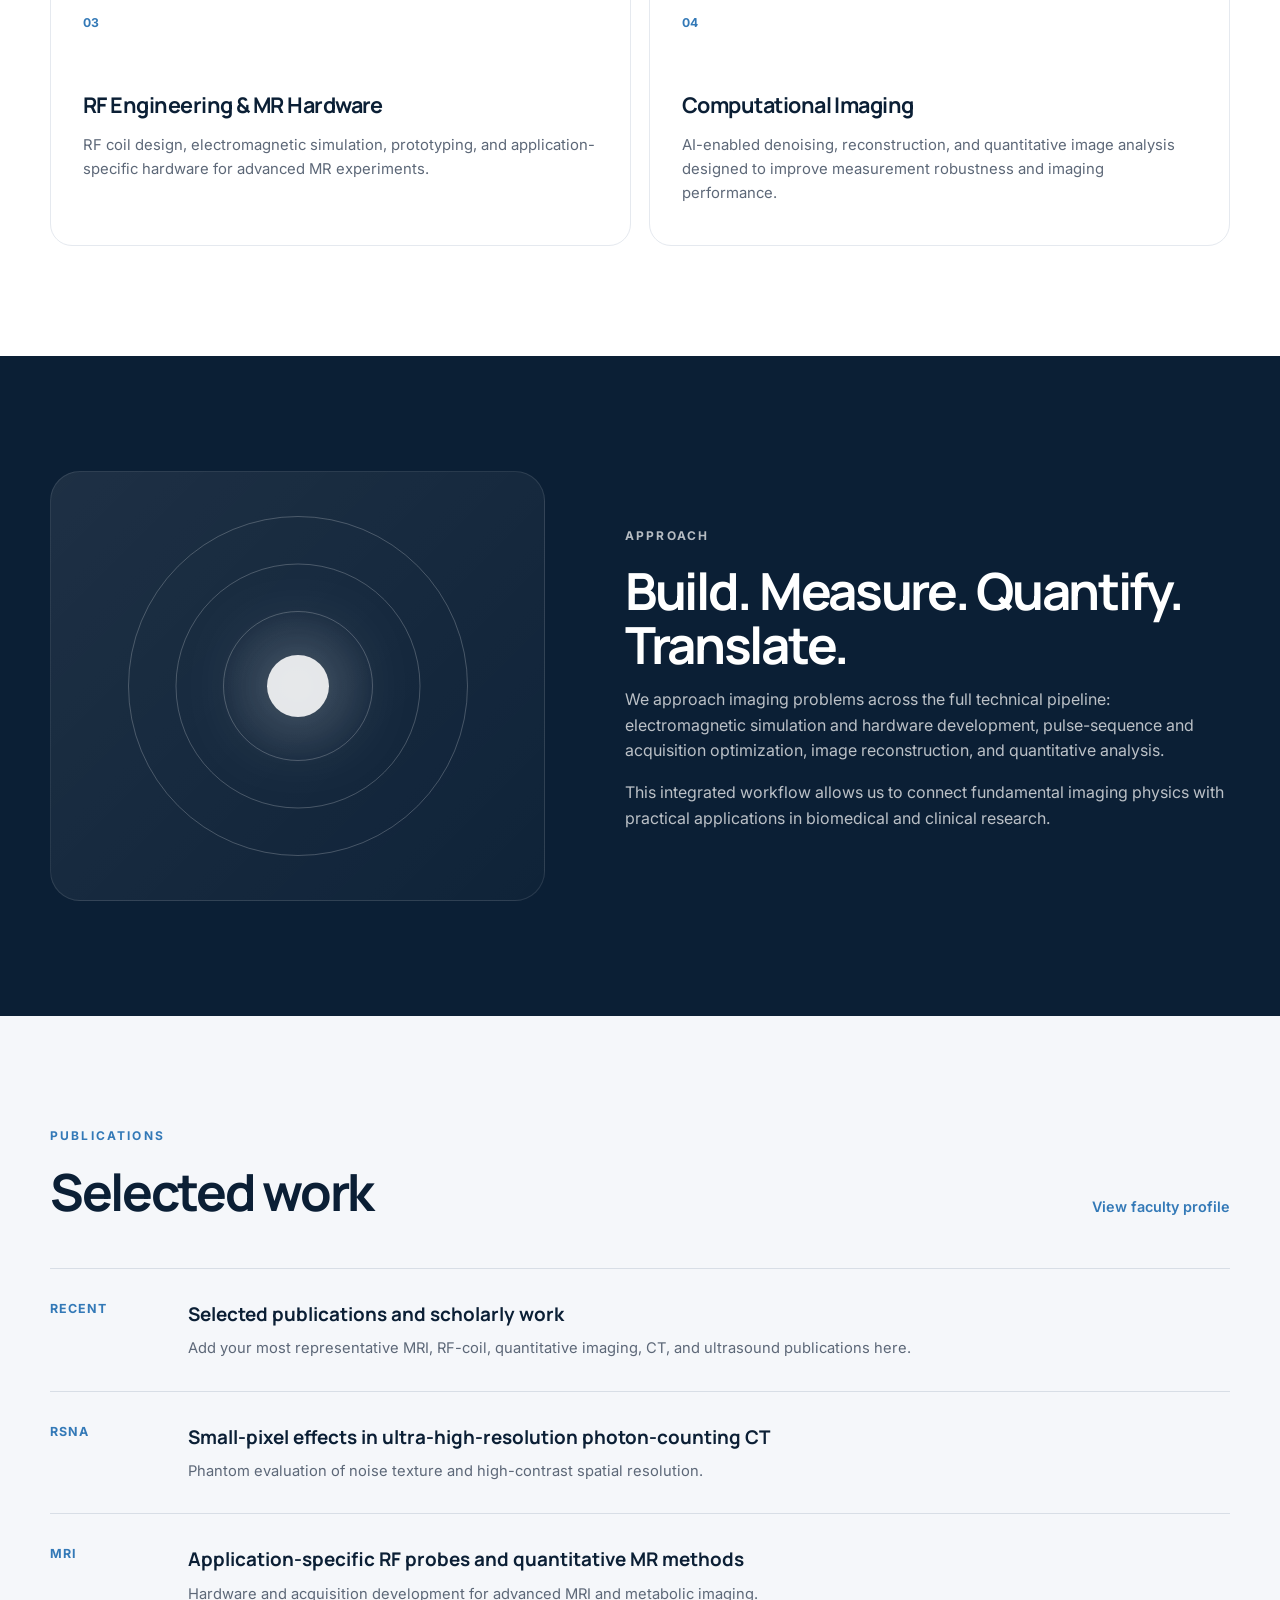
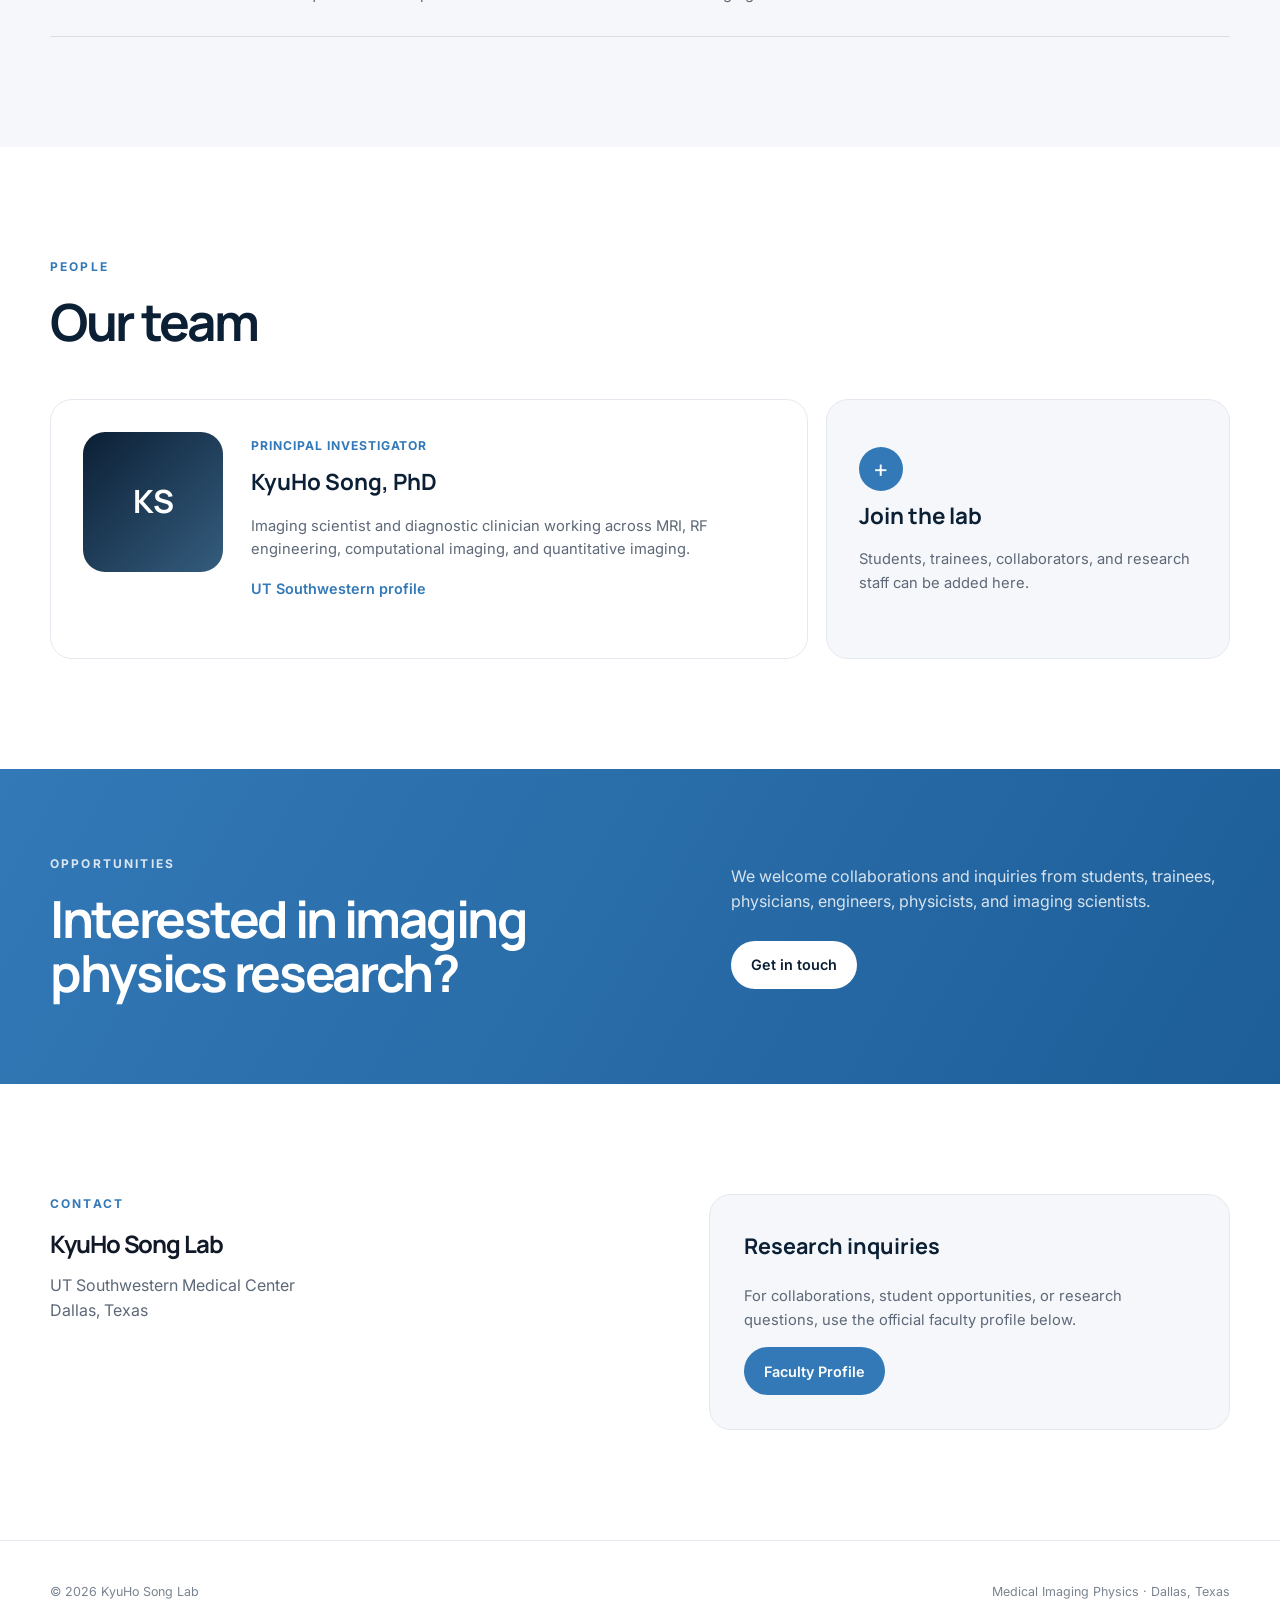
==== commit 2cb0553e: "Update index.html" ====
--- a/index.html
+++ b/index.html
@@ -32,7 +32,6 @@
         <a href="research.html" class="active">Research</a>
         <a href="publications.html" class="active">Publications</a>
         <a href="people.html" class="active">People</a>
-        <a href="index.html#opportunities">Opportunities</a>
         <a href="contact.html">Contact</a>
       </nav>
     </div>
--- a/styles.css
+++ b/styles.css
@@ -118,16 +118,6 @@
   color: var(--blue);
 }
 
-.site-nav a.active::after {
-  position: absolute;
-  left: 0;
-  right: 0;
-  bottom: -8px;
-  height: 2px;
-  content: "";
-  border-radius: 999px;
-  background: var(--blue);
-}
 
 .menu-toggle {
   display: none;
@@ -737,10 +727,6 @@
     padding: 12px 0;
   }
 
-  .site-nav a.active::after {
-    display: none;
-  }
-
   .hero-grid,
   .feature-grid,
   .opportunities-inner,
@@ -840,3 +826,91 @@
     gap: 5px;
   }
 }
+
+.contact-form {
+  display: grid;
+  gap: 12px;
+}
+
+.contact-form label {
+  color: var(--navy);
+  font-size: 0.82rem;
+  font-weight: 700;
+}
+
+.contact-form input,
+.contact-form select,
+.contact-form textarea {
+  width: 100%;
+  padding: 12px 14px;
+  border: 1px solid var(--line);
+  border-radius: 12px;
+  color: var(--ink);
+  background: white;
+  font: inherit;
+}
+
+.contact-form input:focus,
+.contact-form select:focus,
+.contact-form textarea:focus {
+  outline: none;
+  border-color: var(--blue);
+  box-shadow: 0 0 0 3px rgba(51, 121, 183, 0.14);
+}
+
+.contact-form textarea {
+  resize: vertical;
+}
+
+.contact-form .btn {
+  margin-top: 8px;
+  border: 0;
+  cursor: pointer;
+}
+
+.contact-form {
+  display: grid;
+  gap: 14px;
+}
+
+.contact-form label {
+  display: block;
+  margin-bottom: 5px;
+  color: var(--navy);
+  font-size: 0.82rem;
+  font-weight: 700;
+}
+
+.contact-form input,
+.contact-form select,
+.contact-form textarea {
+  display: block;
+  width: 100%;
+  min-height: 46px;
+  padding: 12px 14px;
+  border: 1px solid var(--line);
+  border-radius: 12px;
+  color: var(--ink);
+  background: white;
+  font: inherit;
+}
+
+.contact-form textarea {
+  min-height: 130px;
+  resize: vertical;
+}
+
+.contact-form input:focus,
+.contact-form select:focus,
+.contact-form textarea:focus {
+  outline: none;
+  border-color: var(--blue);
+  box-shadow: 0 0 0 3px rgba(51, 121, 183, 0.14);
+}
+
+.contact-form .btn {
+  width: fit-content;
+  margin-top: 6px;
+  border: 0;
+  cursor: pointer;
+}
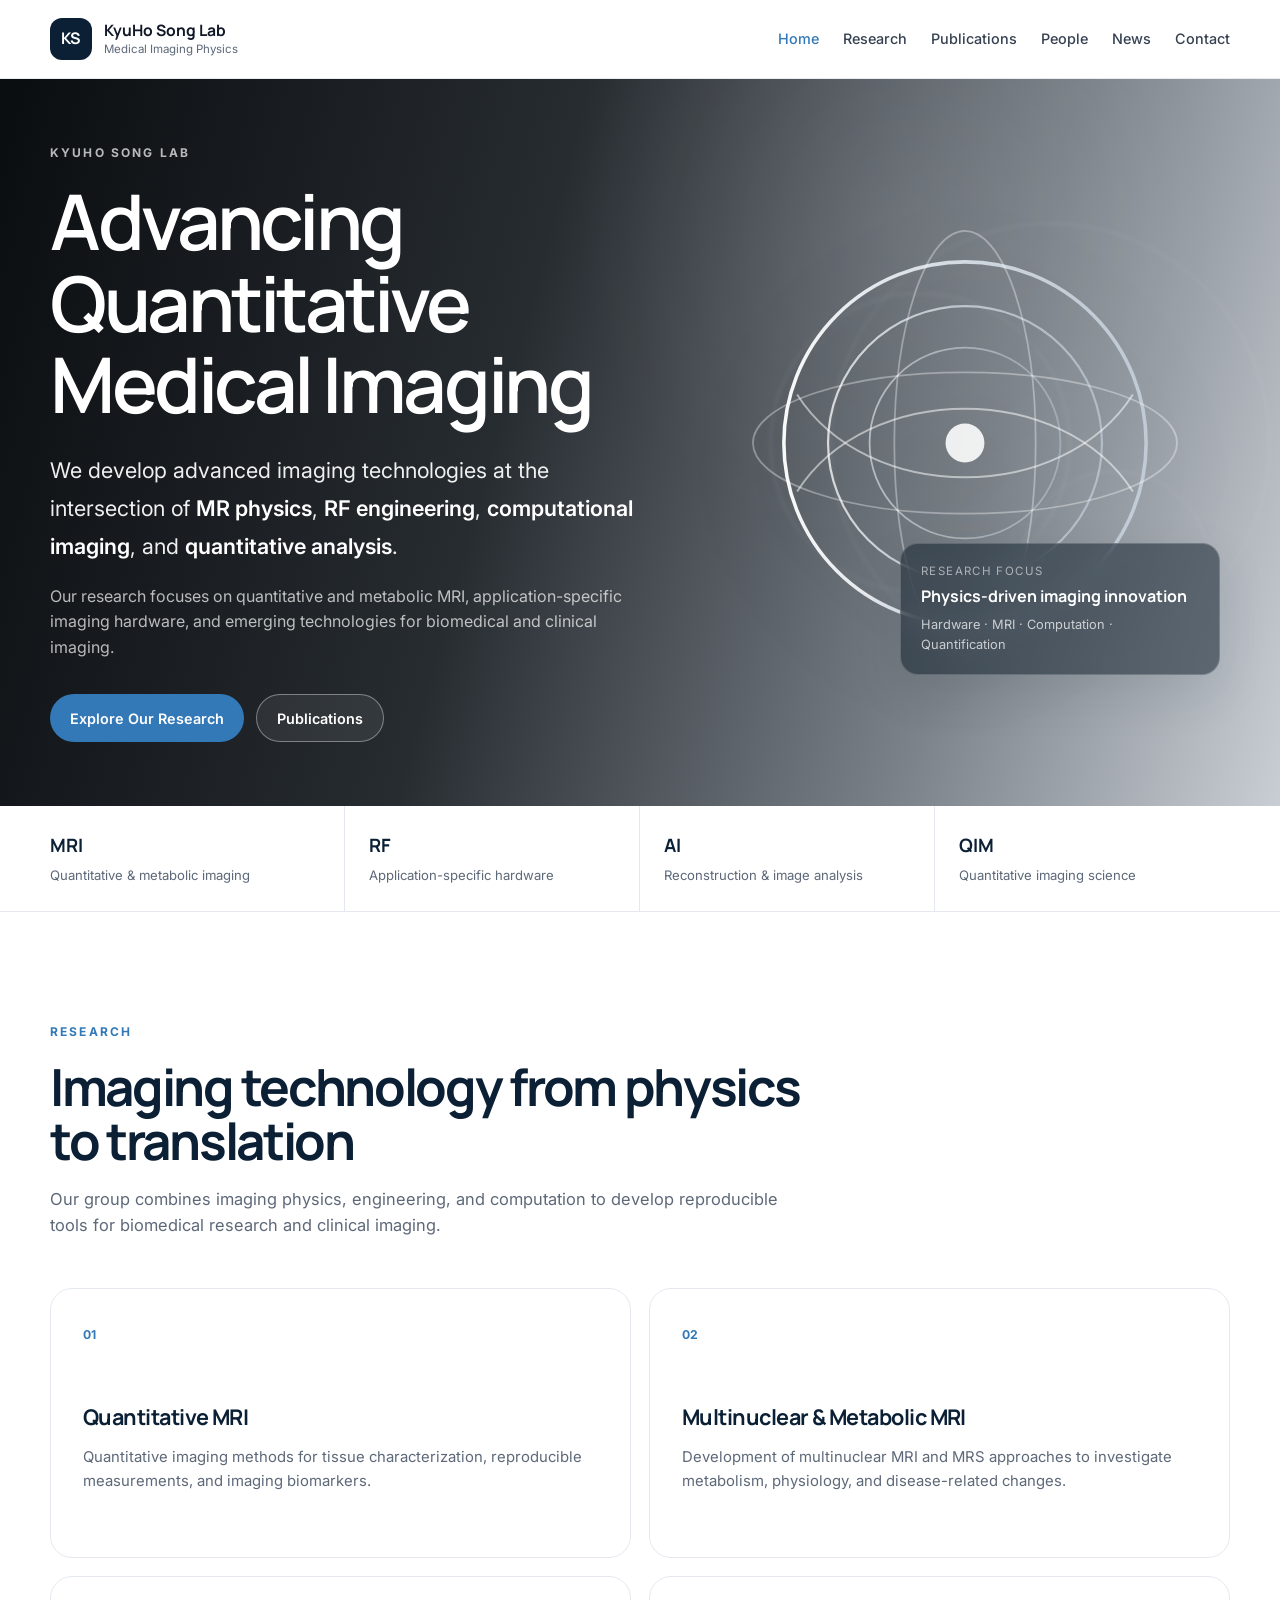
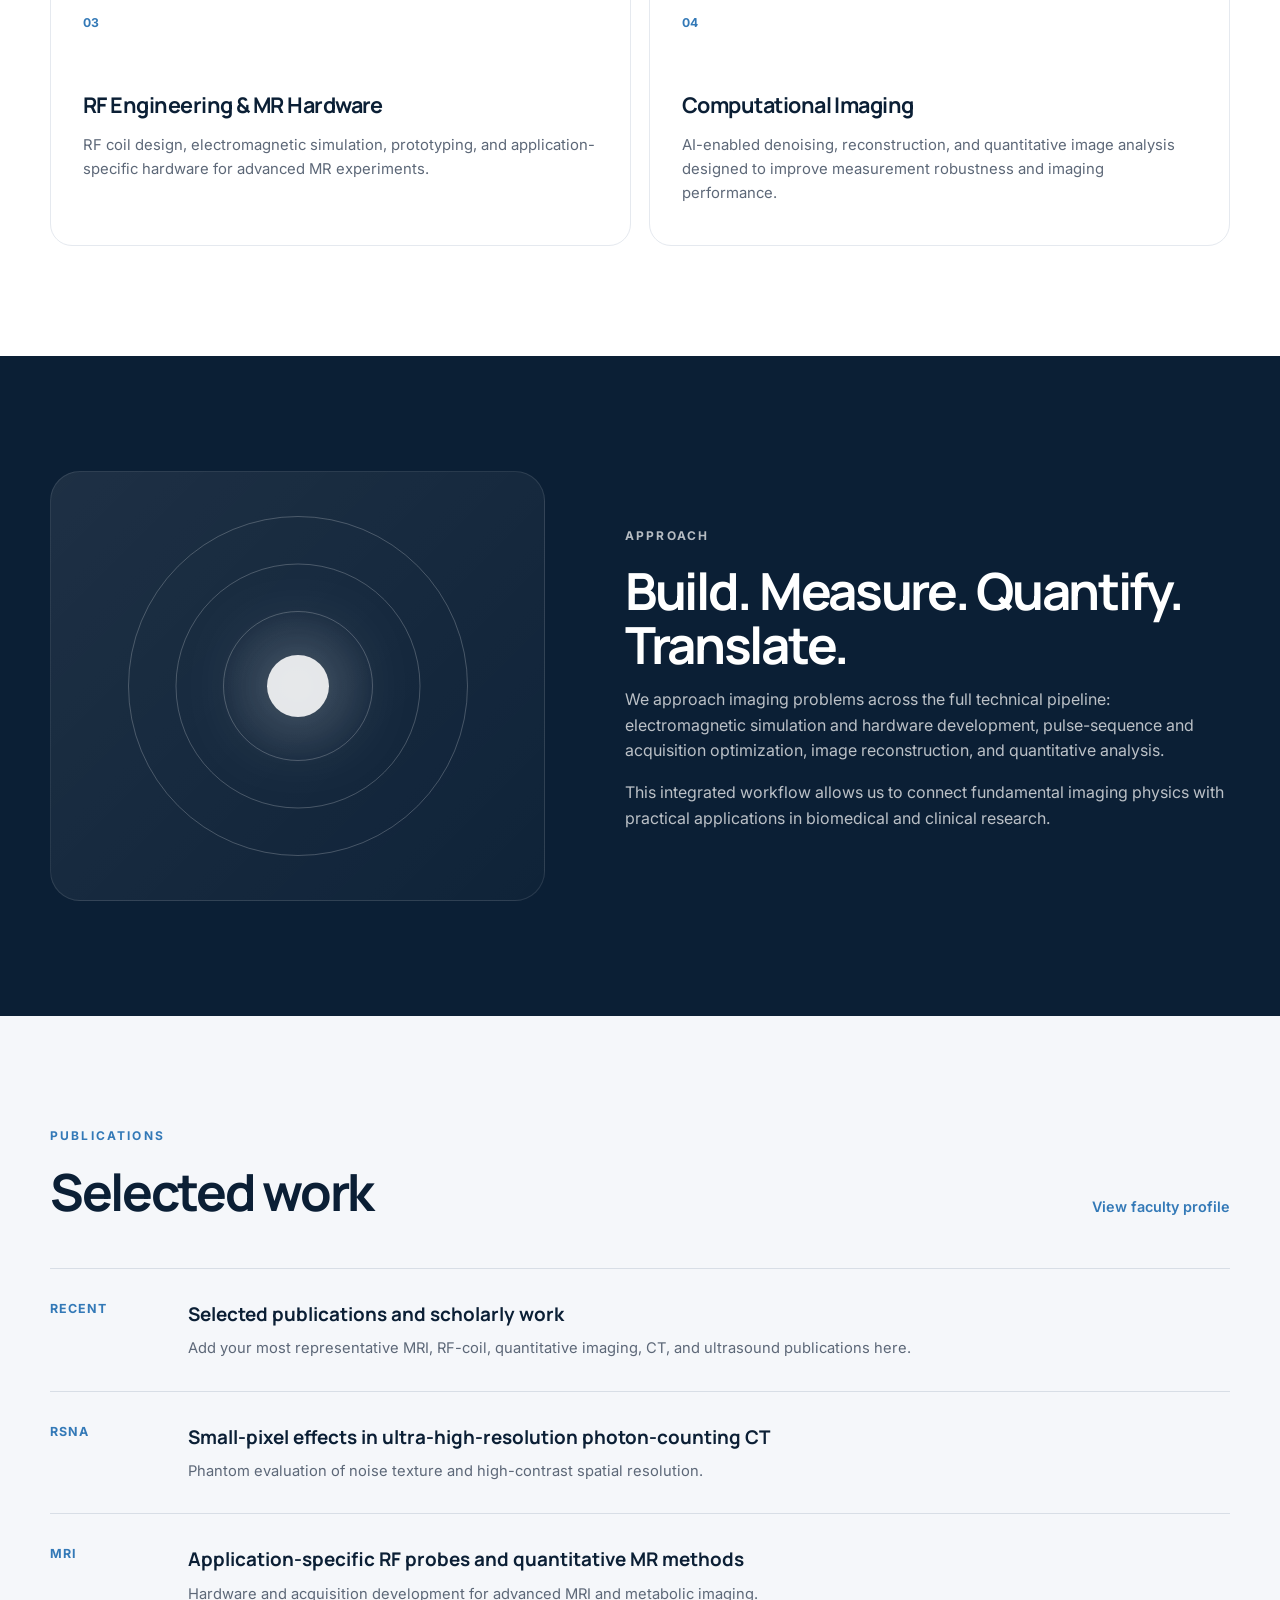
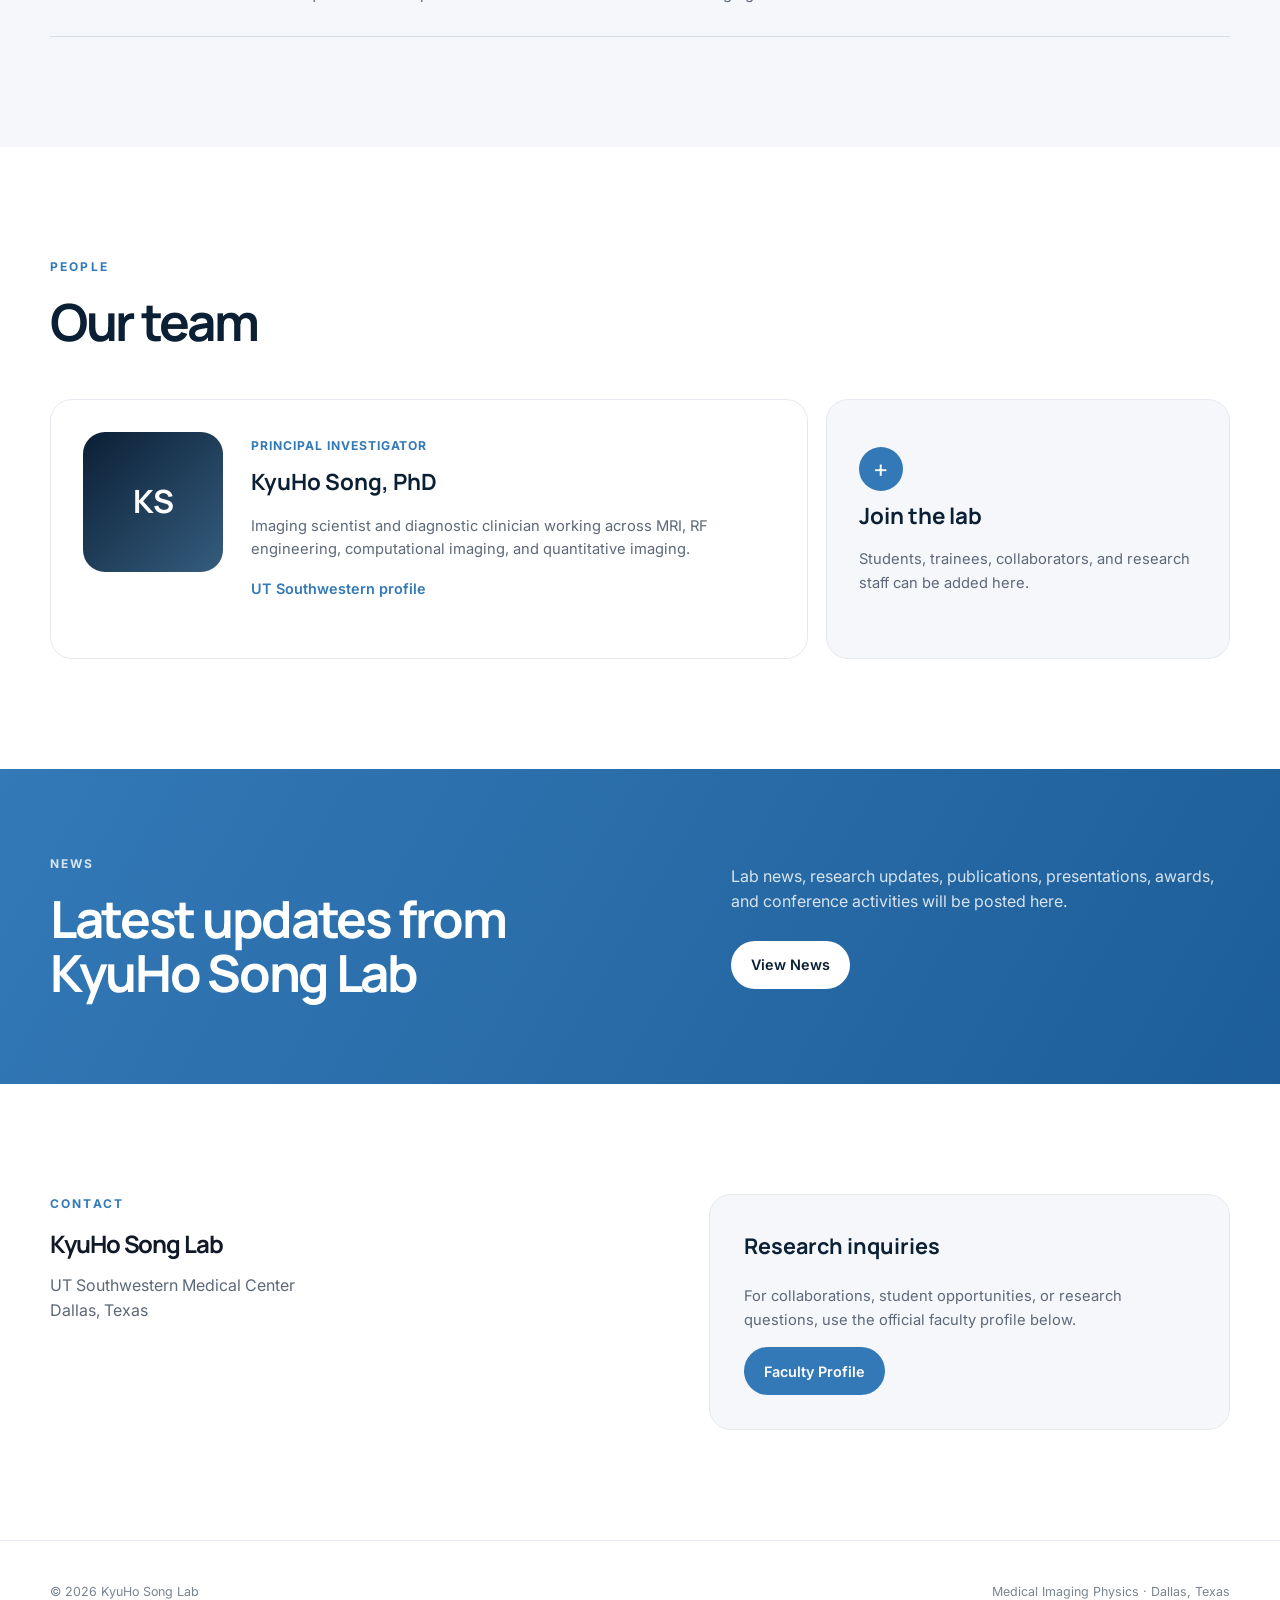
==== commit 3fcdf662: "Update index.html" ====
--- a/index.html
+++ b/index.html
@@ -28,11 +28,12 @@
       </button>
 
       <nav class="site-nav" aria-label="Main navigation">
-        <a href="index.html" class="active">Home</a>
-        <a href="research.html" class="active">Research</a>
-        <a href="publications.html" class="active">Publications</a>
-        <a href="people.html" class="active">People</a>
-        <a href="contact.html">Contact</a>
+  <a href="index.html" class="active">Home</a>
+  <a href="research.html">Research</a>
+  <a href="publications.html">Publications</a>
+  <a href="people.html">People</a>
+  <a href="news.html">News</a>
+  <a href="contact.html">Contact</a>
       </nav>
     </div>
   </header>
@@ -276,22 +277,22 @@
       </div>
     </section>
 
-    <!-- OPPORTUNITIES -->
-    <section class="opportunities" id="opportunities">
-      <div class="container opportunities-inner">
-        <div>
-          <p class="eyebrow">Opportunities</p>
-          <h2>Interested in imaging physics research?</h2>
-        </div>
-        <div>
-          <p>
-            We welcome collaborations and inquiries from students, trainees,
-            physicians, engineers, physicists, and imaging scientists.
-          </p>
-          <a class="btn btn-light" href="contact.html">Get in touch</a>
-        </div>
-      </div>
-    </section>
+   <!-- NEWS -->
+ <section class="opportunities" id="news">
+  <div class="container opportunities-inner">
+    <div>
+      <p class="eyebrow">News</p>
+      <h2>Latest updates from KyuHo Song Lab</h2>
+    </div>
+    <div>
+      <p>
+        Lab news, research updates, publications, presentations, awards,
+        and conference activities will be posted here.
+      </p>
+      <a class="btn btn-light" href="news.html">View News</a>
+    </div>
+  </div>
+</section>
 
     <!-- CONTACT -->
     <section class="section" id="contact">
